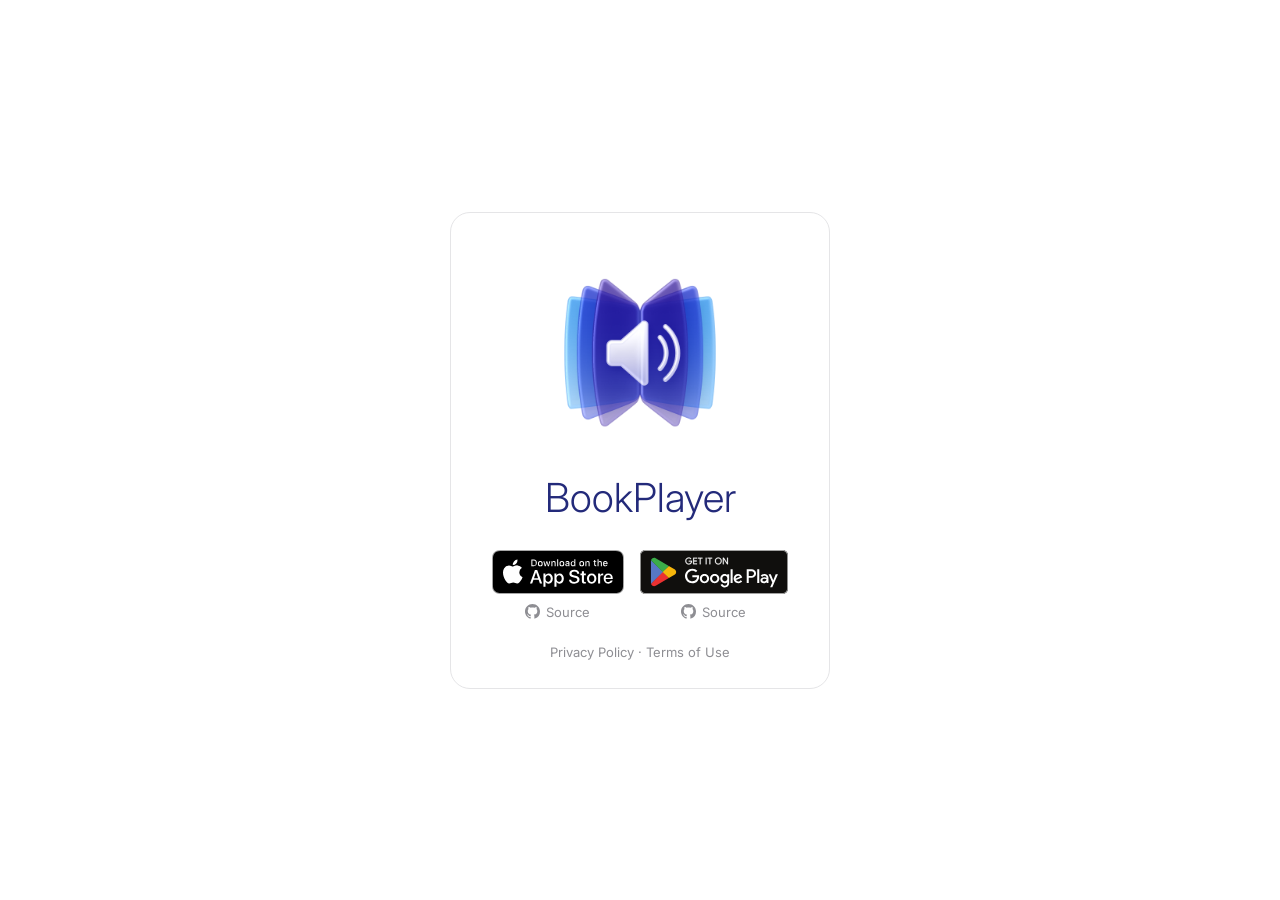
==== index.html @ 78c3aa1b "Update landing" ====
<!DOCTYPE html>
<html lang="en">
<head>
	<meta charset="UTF-8">
	<meta name="viewport" content="width=device-width, initial-scale=1.0">
	<title>BookPlayer</title>
	<link rel="preconnect" href="https://fonts.googleapis.com">
	<link rel="preconnect" href="https://fonts.gstatic.com" crossorigin>
	<link href="https://fonts.googleapis.com/css2?family=Inter:wght@300;400&display=swap" rel="stylesheet">
	<style>
		* {
			margin: 0;
			padding: 0;
			border: 0;
			box-sizing: border-box;
		}

		body {
			min-height: 100vh;
			display: grid;
			align-content: center;
			justify-content: center;
			overflow: auto;
			background: #fff;
			font-family: "Inter", system-ui, -apple-system, "Segoe UI", Roboto, sans-serif;
			padding: 24px;
		}

		.card {
			width: 380px;
			max-width: 100%;
			padding: 40px 28px 28px;
			border: 1px solid #e5e5e7;
			border-radius: 20px;
			text-align: center;
		}

		.logo {
			width: 200px;
			height: 200px;
		}

		.wordmark {
			margin-top: 16px;
			font-size: 40px;
			font-weight: 300;
			color: #232a7a;
		}

		.badges {
			margin-top: 28px;
			display: flex;
			gap: 16px;
			justify-content: center;
			align-items: flex-start;
			flex-wrap: wrap;
		}

		.store {
			display: flex;
			flex-direction: column;
			align-items: center;
			gap: 10px;
		}

		.badge-official {
			height: 44px;
			width: auto;
			display: block;
		}

		.source {
			display: inline-flex;
			align-items: center;
			gap: 6px;
			font-size: 13px;
			color: #8e8e93;
			text-decoration: none;
		}

		.source .gh-icon {
			width: 15px;
			height: 15px;
		}

		.source:hover span {
			text-decoration: underline;
		}

		.legal {
			margin-top: 24px;
			font-size: 13px;
			color: #8e8e93;
		}

		.legal a {
			color: #8e8e93;
			text-decoration: none;
		}

		.legal a:hover {
			text-decoration: underline;
		}
	</style>
</head>
<body>
	<main class="card">
		<img class="logo" src="logo.png" width="200" height="200" alt="BookPlayer logo">
		<h1 class="wordmark">BookPlayer</h1>
		<div class="badges">
			<div class="store">
				<a href="https://apps.apple.com/app/id1138219998" aria-label="Download BookPlayer on the App Store">
					<img class="badge-official" src="appstore-badge.svg" alt="Download on the App Store">
				</a>
				<a class="source" href="https://github.com/TortugaPower/BookPlayer">
					<svg class="gh-icon" viewBox="0 0 16 16" aria-hidden="true"><path fill="currentColor" d="M8 0C3.58 0 0 3.58 0 8c0 3.54 2.29 6.53 5.47 7.59.4.07.55-.17.55-.38 0-.19-.01-.82-.01-1.49-2.01.37-2.53-.49-2.69-.94-.09-.23-.48-.94-.82-1.13-.28-.15-.68-.52-.01-.53.63-.01 1.08.58 1.23.82.72 1.21 1.87.87 2.33.66.07-.52.28-.87.51-1.07-1.78-.2-3.64-.89-3.64-3.95 0-.87.31-1.59.82-2.15-.08-.2-.36-1.02.08-2.12 0 0 .67-.21 2.2.82.64-.18 1.32-.27 2-.27.68 0 1.36.09 2 .27 1.53-1.04 2.2-.82 2.2-.82.44 1.1.16 1.92.08 2.12.51.56.82 1.27.82 2.15 0 3.07-1.87 3.75-3.65 3.95.29.25.54.73.54 1.48 0 1.07-.01 1.93-.01 2.2 0 .21.15.46.55.38A8.013 8.013 0 0016 8c0-4.42-3.58-8-8-8z"/></svg>
					<span>Source</span>
				</a>
			</div>
			<div class="store">
				<a href="https://play.google.com/store/apps/details?id=com.tortugapower.audiobookplayer" aria-label="Get BookPlayer on Google Play">
					<img class="badge-official" src="googleplay-badge.svg" alt="Get it on Google Play">
				</a>
				<a class="source" href="https://github.com/TortugaPower/bookplayer-android">
					<svg class="gh-icon" viewBox="0 0 16 16" aria-hidden="true"><path fill="currentColor" d="M8 0C3.58 0 0 3.58 0 8c0 3.54 2.29 6.53 5.47 7.59.4.07.55-.17.55-.38 0-.19-.01-.82-.01-1.49-2.01.37-2.53-.49-2.69-.94-.09-.23-.48-.94-.82-1.13-.28-.15-.68-.52-.01-.53.63-.01 1.08.58 1.23.82.72 1.21 1.87.87 2.33.66.07-.52.28-.87.51-1.07-1.78-.2-3.64-.89-3.64-3.95 0-.87.31-1.59.82-2.15-.08-.2-.36-1.02.08-2.12 0 0 .67-.21 2.2.82.64-.18 1.32-.27 2-.27.68 0 1.36.09 2 .27 1.53-1.04 2.2-.82 2.2-.82.44 1.1.16 1.92.08 2.12.51.56.82 1.27.82 2.15 0 3.07-1.87 3.75-3.65 3.95.29.25.54.73.54 1.48 0 1.07-.01 1.93-.01 2.2 0 .21.15.46.55.38A8.013 8.013 0 0016 8c0-4.42-3.58-8-8-8z"/></svg>
					<span>Source</span>
				</a>
			</div>
		</div>
		<p class="legal"><a href="/privacy/">Privacy Policy</a> &middot; <a href="/terms/">Terms of Use</a></p>
	</main>
</body>
</html>
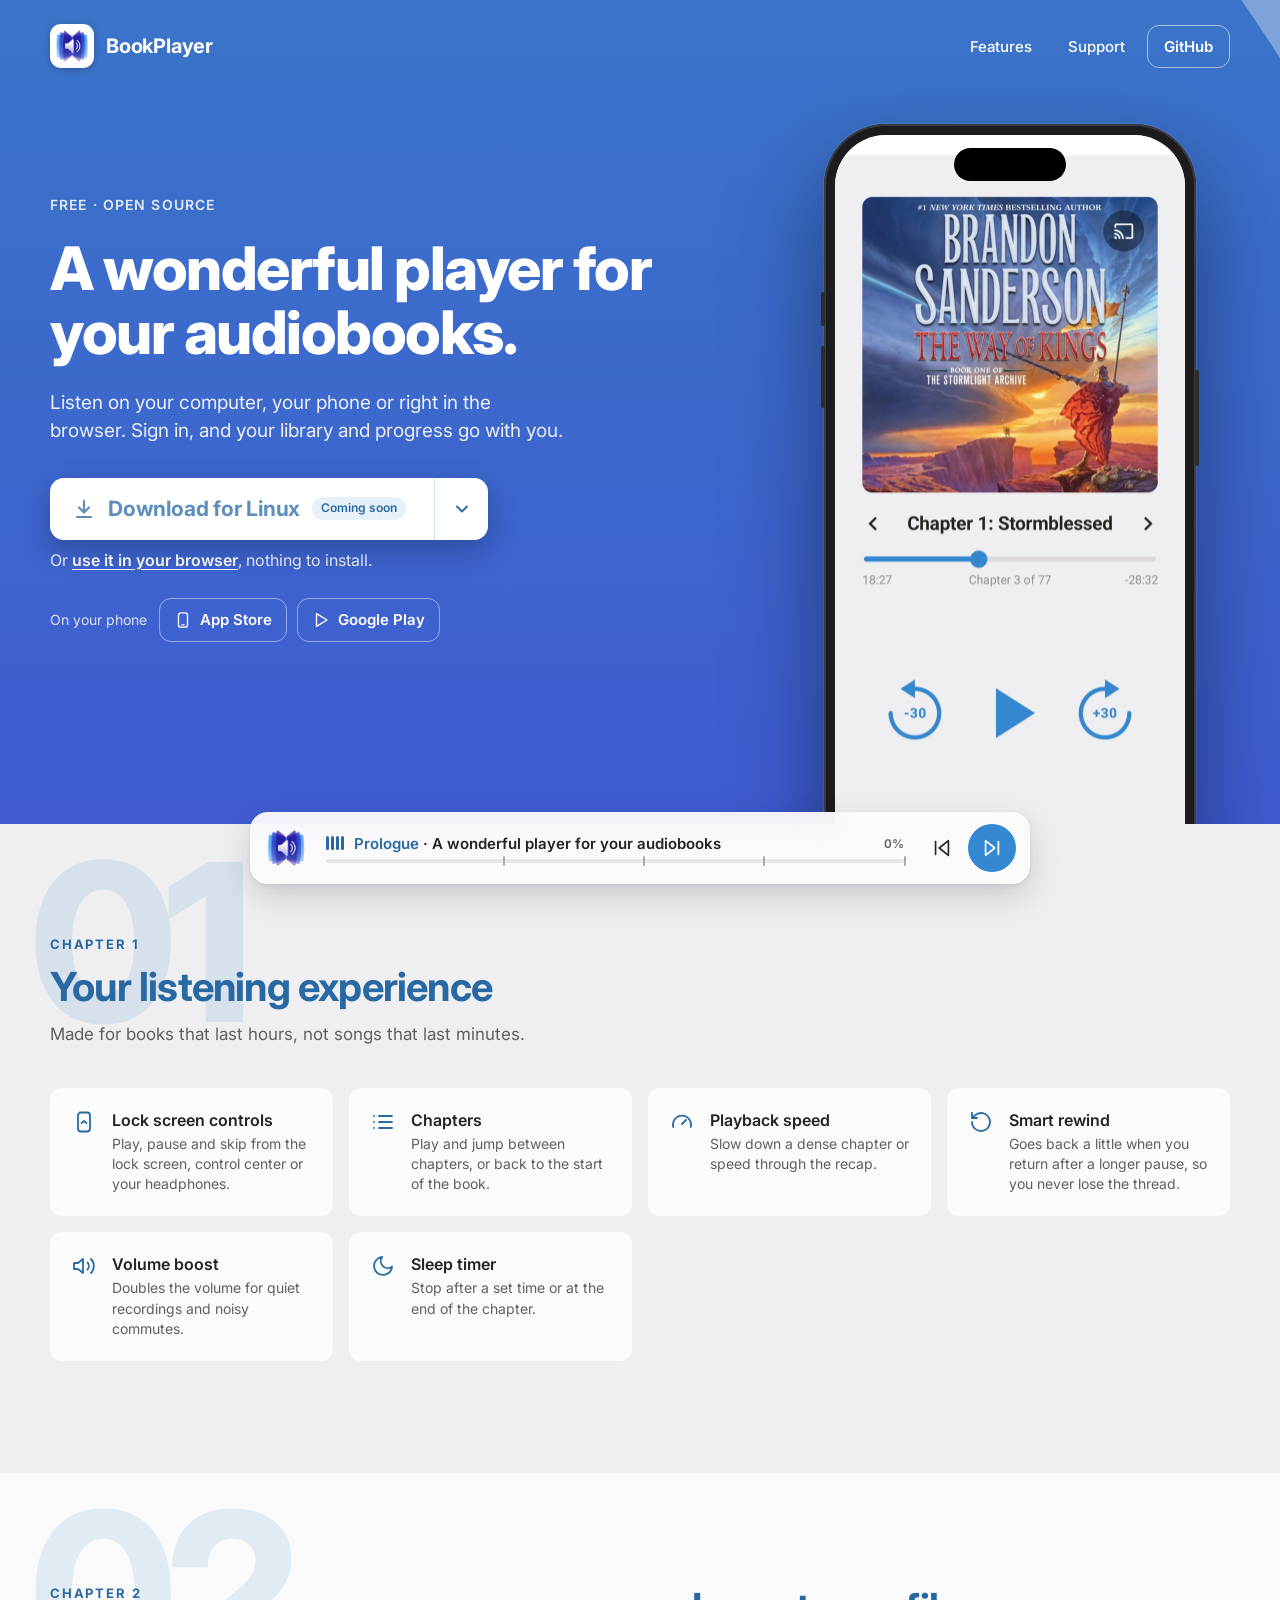
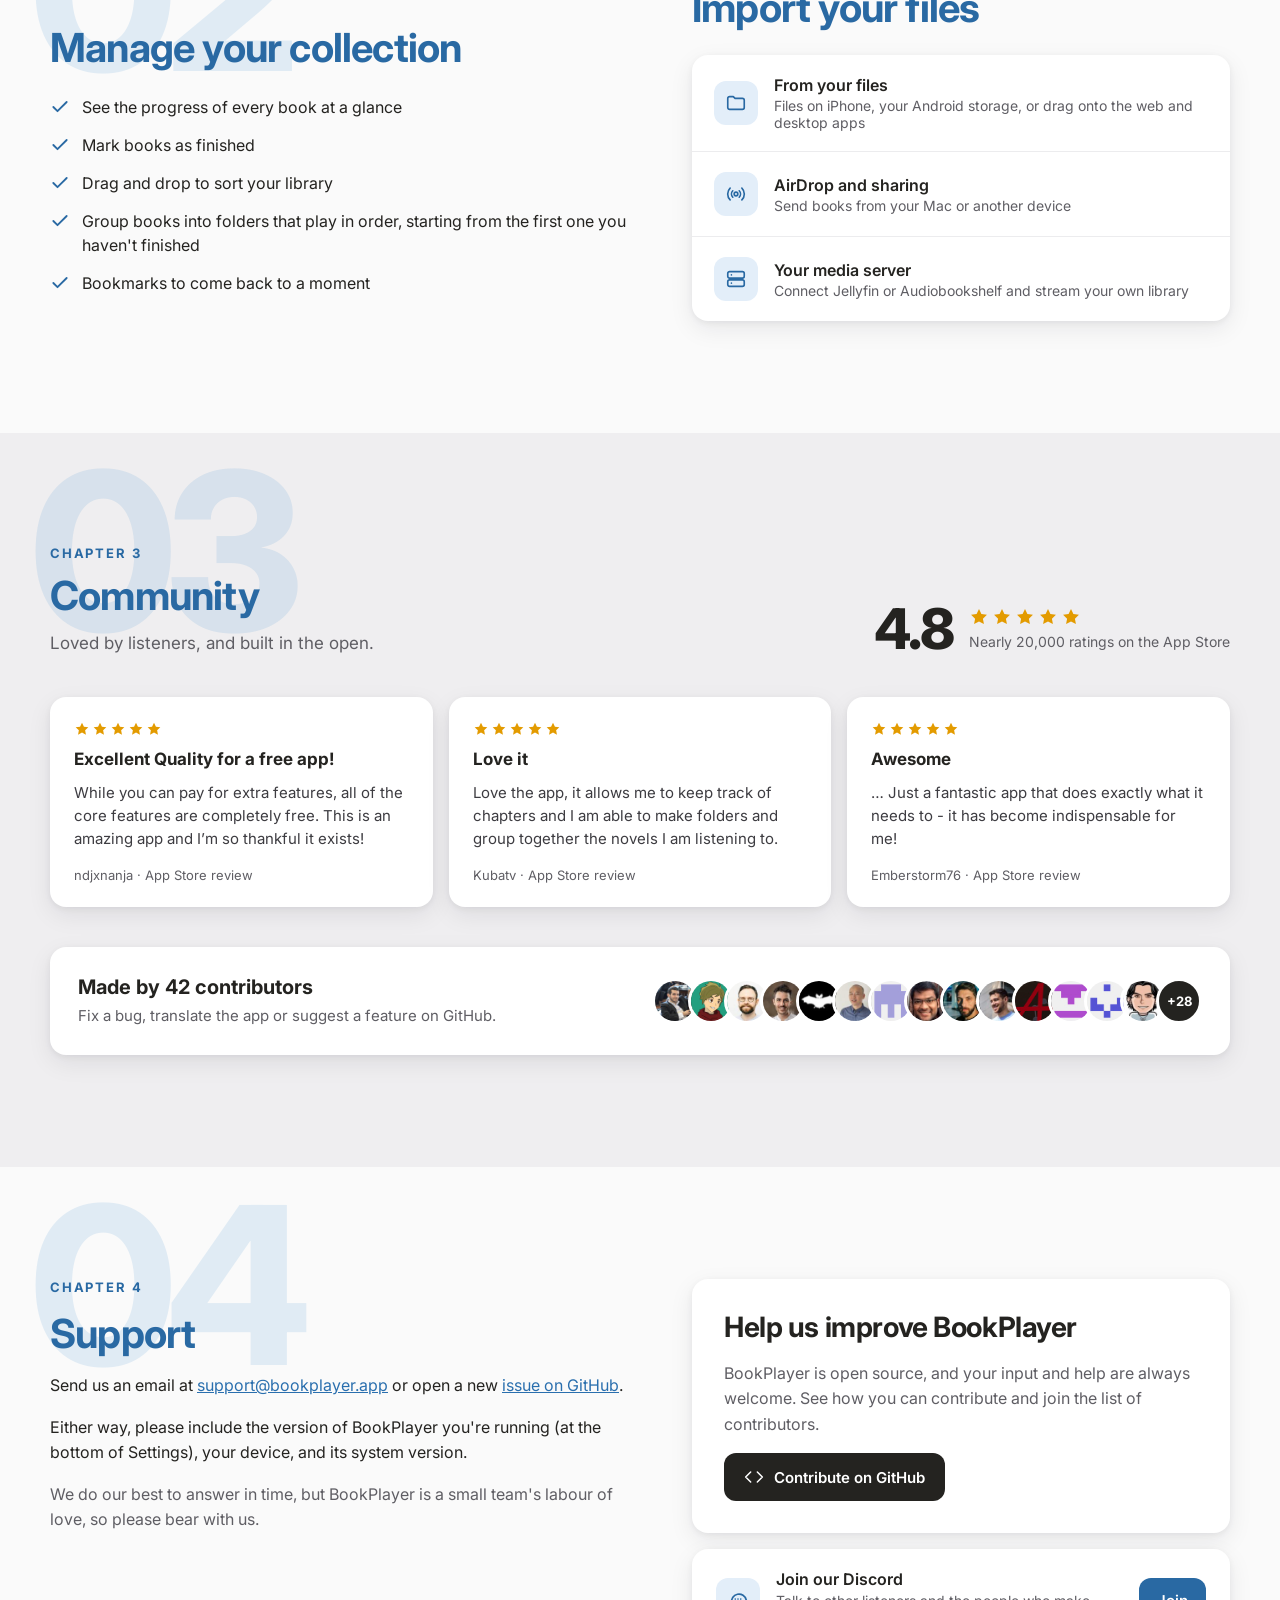
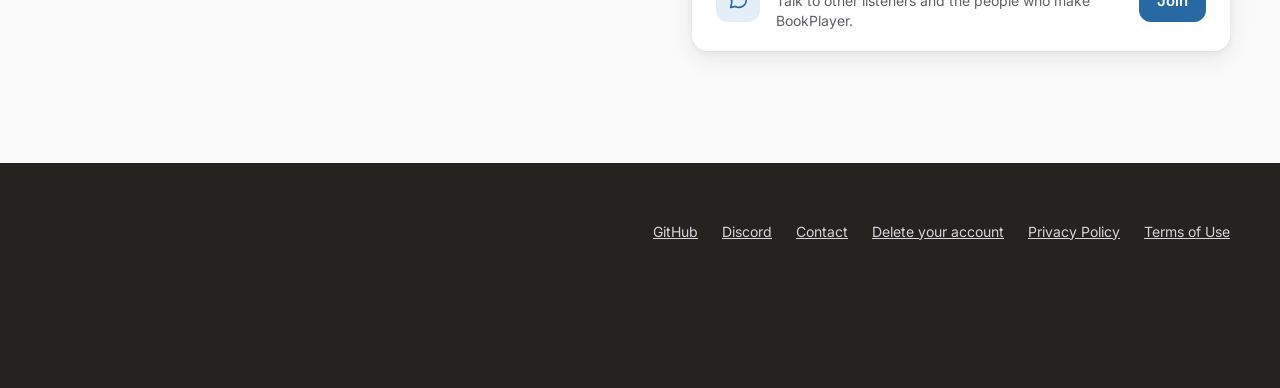
==== commit 66351176: "Redesign the landing page Port the new BookPlayer landing design (wide and narrow artboards) to plai" ====
--- a/index.html
+++ b/index.html
@@ -1,133 +1,361 @@
 <!DOCTYPE html>
 <html lang="en">
 <head>
-	<meta charset="UTF-8">
-	<meta name="viewport" content="width=device-width, initial-scale=1.0">
-	<title>BookPlayer</title>
-	<link rel="preconnect" href="https://fonts.googleapis.com">
-	<link rel="preconnect" href="https://fonts.gstatic.com" crossorigin>
-	<link href="https://fonts.googleapis.com/css2?family=Inter:wght@300;400&display=swap" rel="stylesheet">
-	<style>
-		* {
-			margin: 0;
-			padding: 0;
-			border: 0;
-			box-sizing: border-box;
-		}
-
-		body {
-			min-height: 100vh;
-			display: grid;
-			align-content: center;
-			justify-content: center;
-			overflow: auto;
-			background: #fff;
-			font-family: "Inter", system-ui, -apple-system, "Segoe UI", Roboto, sans-serif;
-			padding: 24px;
-		}
-
-		.card {
-			width: 380px;
-			max-width: 100%;
-			padding: 40px 28px 28px;
-			border: 1px solid #e5e5e7;
-			border-radius: 20px;
-			text-align: center;
-		}
-
-		.logo {
-			width: 200px;
-			height: 200px;
-		}
-
-		.wordmark {
-			margin-top: 16px;
-			font-size: 40px;
-			font-weight: 300;
-			color: #232a7a;
-		}
-
-		.badges {
-			margin-top: 28px;
-			display: flex;
-			gap: 16px;
-			justify-content: center;
-			align-items: flex-start;
-			flex-wrap: wrap;
-		}
-
-		.store {
-			display: flex;
-			flex-direction: column;
-			align-items: center;
-			gap: 10px;
-		}
-
-		.badge-official {
-			height: 44px;
-			width: auto;
-			display: block;
-		}
-
-		.source {
-			display: inline-flex;
-			align-items: center;
-			gap: 6px;
-			font-size: 13px;
-			color: #8e8e93;
-			text-decoration: none;
-		}
-
-		.source .gh-icon {
-			width: 15px;
-			height: 15px;
-		}
-
-		.source:hover span {
-			text-decoration: underline;
-		}
-
-		.legal {
-			margin-top: 24px;
-			font-size: 13px;
-			color: #8e8e93;
-		}
-
-		.legal a {
-			color: #8e8e93;
-			text-decoration: none;
-		}
-
-		.legal a:hover {
-			text-decoration: underline;
-		}
-	</style>
+<meta charset="utf-8">
+<meta name="viewport" content="width=device-width, initial-scale=1">
+<title>BookPlayer</title>
+<meta name="description" content="A wonderful player for your audiobooks. Free and open source, on iPhone, Android and the web. Sign in, and your library and progress go with you.">
+<meta name="theme-color" content="#3a74c8">
+<link rel="icon" href="/logo.png">
+<link rel="apple-touch-icon" href="/logo.png">
+<meta property="og:type" content="website">
+<meta property="og:site_name" content="BookPlayer">
+<meta property="og:url" content="https://bookplayer.app/">
+<meta property="og:title" content="BookPlayer">
+<meta property="og:description" content="A wonderful player for your audiobooks. Free and open source, on iPhone, Android and the web.">
+<meta property="og:image" content="https://bookplayer.app/logo.png">
+<meta name="twitter:card" content="summary">
+<meta name="twitter:title" content="BookPlayer">
+<meta name="twitter:description" content="A wonderful player for your audiobooks. Free and open source, on iPhone, Android and the web.">
+<meta name="twitter:image" content="https://bookplayer.app/logo.png">
+<script>
+  /* Phones and tablets get the store button, everything else the desktop download (also the no-JS default). */
+  (function () {
+    var d = document.documentElement, ua = navigator.userAgent || '';
+    var iPadOS = /Macintosh/.test(ua) && navigator.maxTouchPoints > 1;
+    if (/iPhone|iPod|iPad|Android/i.test(ua) || iPadOS) d.className += ' is-phone';
+    if (/Android/i.test(ua)) d.className += ' is-android';
+  })();
+</script>
+<link rel="preconnect" href="https://fonts.googleapis.com">
+<link rel="preconnect" href="https://fonts.gstatic.com" crossorigin>
+<link rel="stylesheet" href="https://fonts.googleapis.com/css2?family=Inter:wght@400;500;600;700;800&amp;display=swap">
+<link rel="stylesheet" href="/assets/landing/landing.css">
+<script src="/assets/landing/landing.js" defer></script>
 </head>
 <body>
-	<main class="card">
-		<img class="logo" src="logo.png" width="200" height="200" alt="BookPlayer logo">
-		<h1 class="wordmark">BookPlayer</h1>
-		<div class="badges">
-			<div class="store">
-				<a href="https://apps.apple.com/app/id1138219998" aria-label="Download BookPlayer on the App Store">
-					<img class="badge-official" src="appstore-badge.svg" alt="Download on the App Store">
-				</a>
-				<a class="source" href="https://github.com/TortugaPower/BookPlayer">
-					<svg class="gh-icon" viewBox="0 0 16 16" aria-hidden="true"><path fill="currentColor" d="M8 0C3.58 0 0 3.58 0 8c0 3.54 2.29 6.53 5.47 7.59.4.07.55-.17.55-.38 0-.19-.01-.82-.01-1.49-2.01.37-2.53-.49-2.69-.94-.09-.23-.48-.94-.82-1.13-.28-.15-.68-.52-.01-.53.63-.01 1.08.58 1.23.82.72 1.21 1.87.87 2.33.66.07-.52.28-.87.51-1.07-1.78-.2-3.64-.89-3.64-3.95 0-.87.31-1.59.82-2.15-.08-.2-.36-1.02.08-2.12 0 0 .67-.21 2.2.82.64-.18 1.32-.27 2-.27.68 0 1.36.09 2 .27 1.53-1.04 2.2-.82 2.2-.82.44 1.1.16 1.92.08 2.12.51.56.82 1.27.82 2.15 0 3.07-1.87 3.75-3.65 3.95.29.25.54.73.54 1.48 0 1.07-.01 1.93-.01 2.2 0 .21.15.46.55.38A8.013 8.013 0 0016 8c0-4.42-3.58-8-8-8z"/></svg>
-					<span>Source</span>
-				</a>
-			</div>
-			<div class="store">
-				<a href="https://play.google.com/store/apps/details?id=com.tortugapower.audiobookplayer" aria-label="Get BookPlayer on Google Play">
-					<img class="badge-official" src="googleplay-badge.svg" alt="Get it on Google Play">
-				</a>
-				<a class="source" href="https://github.com/TortugaPower/bookplayer-android">
-					<svg class="gh-icon" viewBox="0 0 16 16" aria-hidden="true"><path fill="currentColor" d="M8 0C3.58 0 0 3.58 0 8c0 3.54 2.29 6.53 5.47 7.59.4.07.55-.17.55-.38 0-.19-.01-.82-.01-1.49-2.01.37-2.53-.49-2.69-.94-.09-.23-.48-.94-.82-1.13-.28-.15-.68-.52-.01-.53.63-.01 1.08.58 1.23.82.72 1.21 1.87.87 2.33.66.07-.52.28-.87.51-1.07-1.78-.2-3.64-.89-3.64-3.95 0-.87.31-1.59.82-2.15-.08-.2-.36-1.02.08-2.12 0 0 .67-.21 2.2.82.64-.18 1.32-.27 2-.27.68 0 1.36.09 2 .27 1.53-1.04 2.2-.82 2.2-.82.44 1.1.16 1.92.08 2.12.51.56.82 1.27.82 2.15 0 3.07-1.87 3.75-3.65 3.95.29.25.54.73.54 1.48 0 1.07-.01 1.93-.01 2.2 0 .21.15.46.55.38A8.013 8.013 0 0016 8c0-4.42-3.58-8-8-8z"/></svg>
-					<span>Source</span>
-				</a>
-			</div>
-		</div>
-		<p class="legal"><a href="/privacy/">Privacy Policy</a> &middot; <a href="/terms/">Terms of Use</a></p>
-	</main>
+<svg width="0" height="0" style="position:absolute" aria-hidden="true">
+  <symbol id="i-star" viewBox="0 0 24 24"><path d="M12 2.5l2.9 6 6.6.9-4.8 4.6 1.2 6.5L12 17.3l-5.9 3.2 1.2-6.5-4.8-4.6 6.6-.9z"/></symbol>
+  <symbol id="i-check" viewBox="0 0 24 24"><path d="M20 6L9 17l-5-5" fill="none" stroke-width="2.2" stroke-linecap="round" stroke-linejoin="round"/></symbol>
+  <symbol id="i-download" viewBox="0 0 24 24"><g fill="none" stroke="currentColor" stroke-width="2.2" stroke-linecap="round" stroke-linejoin="round"><path d="M12 4v11"/><path d="M7 10.5l5 5 5-5"/><path d="M5 20h14"/></g></symbol>
+  <symbol id="i-chat" viewBox="0 0 24 24"><g fill="none" stroke-width="1.8" stroke-linecap="round" stroke-linejoin="round"><path d="M21 12a8 8 0 0 1-11.8 7L4 20l1.1-4.6A8 8 0 1 1 21 12z"/><path d="M9 11h.01M12 11h.01M15 11h.01"/></g></symbol>
+</svg>
+
+<div class="page">
+
+  <!-- Hero -->
+  <header class="hero">
+    <!-- Sound waves, as in the app icon and the Android banner: rings spread from the bottom-left corner toward the phone -->
+    <div class="waves" aria-hidden="true"><span></span><span></span><span></span><span></span><span></span><span></span></div>
+
+    <nav class="nav" aria-label="Main">
+      <a class="brand" href="#top">
+        <span class="brand-icon"><img src="/logo.png" alt="" width="44" height="44"></span>
+        BookPlayer
+      </a>
+      <div class="nav-links">
+        <a class="nav-link" href="#features">Features</a>
+        <a class="nav-link" href="#support">Support</a>
+        <a class="nav-gh" href="https://github.com/TortugaPower/BookPlayer">GitHub</a>
+      </div>
+    </nav>
+
+    <div class="hero-main" id="top">
+      <div class="hero-copy">
+        <p class="eyebrow">Free · Open source</p>
+        <h1>A wonderful player for your audiobooks.</h1>
+        <p class="lead lead-desktop">Listen on your computer, your phone or right in the browser. Sign in, and your library and progress go with you.</p>
+        <p class="lead lead-phone">Listen on your phone, your computer or right in the browser. Sign in, and your library and progress go with you.</p>
+
+        <!-- Desktop: the computer you're on first, the others one click away -->
+        <div class="dl-desktop">
+          <div class="dl-block">
+            <div class="split" data-platforms>
+              <!-- Disabled until the first desktop release: see DESKTOP_URL in /assets/landing/landing.js -->
+              <button type="button" class="split-main" id="desktop-download" disabled>
+                <svg viewBox="0 0 24 24" aria-hidden="true"><use href="#i-download"/></svg>
+                <span>Download for <span data-platform-label>macOS</span></span>
+                <span class="soon">Coming soon</span>
+              </button>
+              <button type="button" class="split-toggle" aria-label="Other platforms" aria-expanded="false" aria-controls="platform-menu">
+                <svg width="20" height="20" viewBox="0 0 24 24" fill="none" stroke="currentColor" stroke-width="2.2" stroke-linecap="round" stroke-linejoin="round" aria-hidden="true"><path d="M6 9l6 6 6-6"/></svg>
+              </button>
+              <ul class="platforms" id="platform-menu" aria-label="Platforms" hidden>
+                <li><button type="button" data-platform="mac" aria-current="true"><span>macOS</span><span>Apple silicon and Intel</span></button></li>
+                <li><button type="button" data-platform="windows"><span>Windows</span><span>Installer (.exe)</span></button></li>
+                <li><button type="button" data-platform="linux"><span>Linux</span><span>AppImage</span></button></li>
+              </ul>
+            </div>
+            <p class="dl-alt">Or <a class="hero-link" href="https://web.bookplayer.app">use it in your browser</a>, nothing to install.</p>
+          </div>
+
+          <!-- The phone apps, quieter: outline buttons -->
+          <div class="on-phone">
+            <span class="on-phone-label">On your phone</span>
+            <a class="outline-btn" href="https://apps.apple.com/us/app/bookplayer/id1138219998">
+              <svg width="18" height="18" viewBox="0 0 24 24" fill="none" stroke="currentColor" stroke-width="1.8" stroke-linecap="round" stroke-linejoin="round" aria-hidden="true"><rect x="6" y="2.5" width="12" height="19" rx="3"/><path d="M10.5 18.5h3"/></svg>
+              App Store
+            </a>
+            <a class="outline-btn" href="https://play.google.com/store/apps/details?id=com.tortugapower.audiobookplayer">
+              <svg width="18" height="18" viewBox="0 0 24 24" fill="none" stroke="currentColor" stroke-width="1.8" stroke-linecap="round" stroke-linejoin="round" aria-hidden="true"><path d="M6 3.5v17l14-8.5z"/></svg>
+              Google Play
+            </a>
+          </div>
+        </div>
+
+        <!-- Phone: the store for the phone you're on -->
+        <div class="dl-phone">
+          <div class="dl-block">
+            <a class="store-btn only-ios" href="https://apps.apple.com/us/app/bookplayer/id1138219998">
+              <svg viewBox="0 0 24 24" aria-hidden="true"><use href="#i-download"/></svg>
+              <span>Download for iPhone</span>
+            </a>
+            <a class="store-btn only-android" href="https://play.google.com/store/apps/details?id=com.tortugapower.audiobookplayer">
+              <svg viewBox="0 0 24 24" aria-hidden="true"><use href="#i-download"/></svg>
+              <span>Download for Android</span>
+            </a>
+            <p class="store-note">Free on the <span class="only-ios">App Store</span><span class="only-android">Google Play</span> · <button type="button" class="store-switch" data-store-switch>On <span class="only-ios">Android</span><span class="only-android">iPhone</span>?</button></p>
+          </div>
+          <!-- Computers and the browser, quieter -->
+          <p class="also-on">
+            <span>Also on</span>
+            <span class="nowrap"><span class="soon-text" id="desktop-soon"><b>Mac, Windows and Linux</b> (coming soon)</span> <span aria-hidden="true">·</span></span>
+            <a class="hero-link" href="https://web.bookplayer.app">the web</a>
+          </p>
+        </div>
+      </div>
+
+      <!-- Phone mockup, in the Android banner's style: upright, thin bezel, camera pill -->
+      <div class="mockup" aria-hidden="true">
+        <div class="device">
+          <span class="device-btn b1"></span>
+          <span class="device-btn b2"></span>
+          <span class="device-btn b3"></span>
+          <img class="device-screen" src="/assets/landing/player.jpg" alt="" width="700" height="1555" fetchpriority="high">
+          <span class="device-camera"></span>
+        </div>
+      </div>
+    </div>
+  </header>
+
+  <main>
+    <!-- Chapter 1: Listening experience -->
+    <section class="section bg-grey" id="features" aria-labelledby="listen-title">
+      <div class="wrap stack">
+        <div class="head">
+          <span class="numeral" aria-hidden="true">01</span>
+          <p class="chapter">Chapter 1</p>
+          <h2 class="h2" id="listen-title">Your listening experience</h2>
+          <p class="sub">Made for books that last hours, not songs that last minutes.</p>
+        </div>
+        <ul class="features">
+          <li class="feature">
+            <svg class="ico" viewBox="0 0 24 24" fill="none" stroke-width="1.8" stroke-linecap="round" stroke-linejoin="round" aria-hidden="true"><rect x="6" y="2.5" width="12" height="19" rx="3"/><path d="M9.5 13l2.5-2 2.5 2"/></svg>
+            <div><h3>Lock screen controls</h3><p>Play, pause and skip from the lock screen, control center or your headphones.</p></div>
+          </li>
+          <li class="feature">
+            <svg class="ico" viewBox="0 0 24 24" fill="none" stroke-width="1.8" stroke-linecap="round" stroke-linejoin="round" aria-hidden="true"><path d="M8 6h13M8 12h13M8 18h13M3 6h.01M3 12h.01M3 18h.01"/></svg>
+            <div><h3>Chapters</h3><p>Play and jump between chapters, or back to the start of the book.</p></div>
+          </li>
+          <li class="feature">
+            <svg class="ico" viewBox="0 0 24 24" fill="none" stroke-width="1.8" stroke-linecap="round" stroke-linejoin="round" aria-hidden="true"><path d="M12 14l4-4"/><path d="M3.3 17a9 9 0 1 1 17.4 0"/></svg>
+            <div><h3>Playback speed</h3><p>Slow down a dense chapter or speed through the recap.</p></div>
+          </li>
+          <li class="feature">
+            <svg class="ico" viewBox="0 0 24 24" fill="none" stroke-width="1.8" stroke-linecap="round" stroke-linejoin="round" aria-hidden="true"><path d="M3 12a9 9 0 1 0 3-6.7L3 8"/><path d="M3 3v5h5"/></svg>
+            <div><h3>Smart rewind</h3><p>Goes back a little when you return after a longer pause, so you never lose the thread.</p></div>
+          </li>
+          <li class="feature">
+            <svg class="ico" viewBox="0 0 24 24" fill="none" stroke-width="1.8" stroke-linecap="round" stroke-linejoin="round" aria-hidden="true"><path d="M11 5L6 9H2v6h4l5 4z"/><path d="M15.5 8.5a5 5 0 0 1 0 7M19 5a10 10 0 0 1 0 14"/></svg>
+            <div><h3>Volume boost</h3><p>Doubles the volume for quiet recordings and noisy commutes.</p></div>
+          </li>
+          <li class="feature">
+            <svg class="ico" viewBox="0 0 24 24" fill="none" stroke-width="1.8" stroke-linecap="round" stroke-linejoin="round" aria-hidden="true"><path d="M21 12.8A9 9 0 1 1 11.2 3a7 7 0 0 0 9.8 9.8z"/></svg>
+            <div><h3>Sleep timer</h3><p>Stop after a set time or at the end of the chapter.</p></div>
+          </li>
+        </ul>
+      </div>
+    </section>
+
+    <!-- Chapter 2: Collection + import -->
+    <section class="section" id="collection" aria-labelledby="collection-title">
+      <div class="wrap cols">
+        <div class="col-a">
+          <span class="numeral" aria-hidden="true">02</span>
+          <p class="chapter">Chapter 2</p>
+          <h2 class="h2" id="collection-title">Manage your collection</h2>
+          <ul class="checks">
+            <li><svg class="ico" width="20" height="20" aria-hidden="true"><use href="#i-check"/></svg>See the progress of every book at a glance</li>
+            <li><svg class="ico" width="20" height="20" aria-hidden="true"><use href="#i-check"/></svg>Mark books as finished</li>
+            <li><svg class="ico" width="20" height="20" aria-hidden="true"><use href="#i-check"/></svg>Drag and drop to sort your library</li>
+            <li><svg class="ico" width="20" height="20" aria-hidden="true"><use href="#i-check"/></svg>Group books into folders that play in order, starting from the first one you haven't finished</li>
+            <li><svg class="ico" width="20" height="20" aria-hidden="true"><use href="#i-check"/></svg>Bookmarks to come back to a moment</li>
+          </ul>
+        </div>
+
+        <div class="col-b">
+          <h2 class="h2">Import your files</h2>
+          <div class="card imports">
+            <div class="import">
+              <span class="tile"><svg class="ico" width="22" height="22" viewBox="0 0 24 24" fill="none" stroke-width="1.8" stroke-linecap="round" stroke-linejoin="round" aria-hidden="true"><path d="M3 7a2 2 0 0 1 2-2h4l2 2h8a2 2 0 0 1 2 2v8a2 2 0 0 1-2 2H5a2 2 0 0 1-2-2z"/></svg></span>
+              <div class="tile-text"><span>From your files</span><span>Files on iPhone, your Android storage, or drag onto the web and desktop apps</span></div>
+            </div>
+            <div class="import">
+              <span class="tile"><svg class="ico" width="22" height="22" viewBox="0 0 24 24" fill="none" stroke-width="1.8" stroke-linecap="round" stroke-linejoin="round" aria-hidden="true"><circle cx="12" cy="12" r="2"/><path d="M8.5 15.5a5 5 0 0 1 0-7M15.5 8.5a5 5 0 0 1 0 7M5.6 18.4a9 9 0 0 1 0-12.8M18.4 5.6a9 9 0 0 1 0 12.8"/></svg></span>
+              <div class="tile-text"><span>AirDrop and sharing</span><span>Send books from your Mac or another device</span></div>
+            </div>
+            <div class="import">
+              <span class="tile"><svg class="ico" width="22" height="22" viewBox="0 0 24 24" fill="none" stroke-width="1.8" stroke-linecap="round" stroke-linejoin="round" aria-hidden="true"><rect x="3" y="4" width="18" height="7" rx="2"/><rect x="3" y="13" width="18" height="7" rx="2"/><path d="M7 7.5h.01M7 16.5h.01"/></svg></span>
+              <div class="tile-text"><span>Your media server</span><span>Connect Jellyfin or Audiobookshelf and stream your own library</span></div>
+            </div>
+          </div>
+        </div>
+      </div>
+    </section>
+
+    <!-- Chapter 3: Community -->
+    <section class="section bg-grey" id="community" aria-labelledby="community-title">
+      <div class="wrap stack">
+        <div class="community-head">
+          <div class="head">
+            <span class="numeral" aria-hidden="true">03</span>
+            <p class="chapter">Chapter 3</p>
+            <h2 class="h2" id="community-title">Community</h2>
+            <p class="sub">Loved by listeners, and built in the open.</p>
+          </div>
+          <div class="rating">
+            <span class="rating-num">4.8</span>
+            <div class="rating-meta">
+              <span class="stars" role="img" aria-label="4.8 out of 5 stars">
+                <svg aria-hidden="true"><use href="#i-star"/></svg><svg aria-hidden="true"><use href="#i-star"/></svg><svg aria-hidden="true"><use href="#i-star"/></svg><svg aria-hidden="true"><use href="#i-star"/></svg><svg aria-hidden="true"><use href="#i-star"/></svg>
+              </span>
+              <span class="muted">Nearly 20,000 ratings on the App Store</span>
+            </div>
+          </div>
+        </div>
+
+        <!-- Real App Store reviews (US). On narrow screens they scroll sideways, each one snapping into place. -->
+        <ul class="reviews" aria-label="Reviews">
+          <li class="card review">
+            <span class="stars" role="img" aria-label="5 out of 5 stars"><svg aria-hidden="true"><use href="#i-star"/></svg><svg aria-hidden="true"><use href="#i-star"/></svg><svg aria-hidden="true"><use href="#i-star"/></svg><svg aria-hidden="true"><use href="#i-star"/></svg><svg aria-hidden="true"><use href="#i-star"/></svg></span>
+            <h3>Excellent Quality for a free app!</h3>
+            <p>While you can pay for extra features, all of the core features are completely free. This is an amazing app and I’m so thankful it exists!</p>
+            <p class="by">ndjxnanja · App Store review</p>
+          </li>
+          <li class="card review">
+            <span class="stars" role="img" aria-label="5 out of 5 stars"><svg aria-hidden="true"><use href="#i-star"/></svg><svg aria-hidden="true"><use href="#i-star"/></svg><svg aria-hidden="true"><use href="#i-star"/></svg><svg aria-hidden="true"><use href="#i-star"/></svg><svg aria-hidden="true"><use href="#i-star"/></svg></span>
+            <h3>Love it</h3>
+            <p>Love the app, it allows me to keep track of chapters and I am able to make folders and group together the novels I am listening to.</p>
+            <p class="by">Kubatv · App Store review</p>
+          </li>
+          <li class="card review">
+            <span class="stars" role="img" aria-label="5 out of 5 stars"><svg aria-hidden="true"><use href="#i-star"/></svg><svg aria-hidden="true"><use href="#i-star"/></svg><svg aria-hidden="true"><use href="#i-star"/></svg><svg aria-hidden="true"><use href="#i-star"/></svg><svg aria-hidden="true"><use href="#i-star"/></svg></span>
+            <h3>Awesome</h3>
+            <p>… Just a fantastic app that does exactly what it needs to - it has become indispensable for me!</p>
+            <p class="by">Emberstorm76 · App Store review</p>
+          </li>
+        </ul>
+
+        <div class="card contrib">
+          <div class="contrib-text">
+            <h3>Made by 42 contributors</h3>
+            <p>Fix a bug, translate the app or suggest a feature on GitHub.</p>
+          </div>
+          <!-- Top contributors; narrow screens show the first 8 -->
+          <ul class="avatars">
+            <li class="avatar"><a href="https://github.com/GianniCarlo" aria-label="GianniCarlo on GitHub" title="GianniCarlo"><img src="/assets/landing/contributors/GianniCarlo.jpg" alt="" width="46" height="46" loading="lazy"></a></li>
+            <li class="avatar"><a href="https://github.com/Hirobreak" aria-label="Hirobreak on GitHub" title="Hirobreak"><img src="/assets/landing/contributors/Hirobreak.jpg" alt="" width="46" height="46" loading="lazy"></a></li>
+            <li class="avatar"><a href="https://github.com/pichfl" aria-label="pichfl on GitHub" title="pichfl"><img src="/assets/landing/contributors/pichfl.jpg" alt="" width="46" height="46" loading="lazy"></a></li>
+            <li class="avatar"><a href="https://github.com/jeremygrenier" aria-label="jeremygrenier on GitHub" title="jeremygrenier"><img src="/assets/landing/contributors/jeremygrenier.jpg" alt="" width="46" height="46" loading="lazy"></a></li>
+            <li class="avatar"><a href="https://github.com/s00d" aria-label="s00d on GitHub" title="s00d"><img src="/assets/landing/contributors/s00d.jpg" alt="" width="46" height="46" loading="lazy"></a></li>
+            <li class="avatar"><a href="https://github.com/thai-d-v" aria-label="thai-d-v on GitHub" title="thai-d-v"><img src="/assets/landing/contributors/thai-d-v.jpg" alt="" width="46" height="46" loading="lazy"></a></li>
+            <li class="avatar"><a href="https://github.com/matalvernaz" aria-label="matalvernaz on GitHub" title="matalvernaz"><img src="/assets/landing/contributors/matalvernaz.jpg" alt="" width="46" height="46" loading="lazy"></a></li>
+            <li class="avatar"><a href="https://github.com/e7mac" aria-label="e7mac on GitHub" title="e7mac"><img src="/assets/landing/contributors/e7mac.jpg" alt="" width="46" height="46" loading="lazy"></a></li>
+            <li class="avatar"><a href="https://github.com/ryantstone" aria-label="ryantstone on GitHub" title="ryantstone"><img src="/assets/landing/contributors/ryantstone.jpg" alt="" width="46" height="46" loading="lazy"></a></li>
+            <li class="avatar"><a href="https://github.com/bryanrezende" aria-label="bryanrezende on GitHub" title="bryanrezende"><img src="/assets/landing/contributors/bryanrezende.jpg" alt="" width="46" height="46" loading="lazy"></a></li>
+            <li class="avatar"><a href="https://github.com/atomicguy" aria-label="atomicguy on GitHub" title="atomicguy"><img src="/assets/landing/contributors/atomicguy.jpg" alt="" width="46" height="46" loading="lazy"></a></li>
+            <li class="avatar"><a href="https://github.com/mmurali88" aria-label="mmurali88 on GitHub" title="mmurali88"><img src="/assets/landing/contributors/mmurali88.jpg" alt="" width="46" height="46" loading="lazy"></a></li>
+            <li class="avatar"><a href="https://github.com/HoChiPants" aria-label="HoChiPants on GitHub" title="HoChiPants"><img src="/assets/landing/contributors/HoChiPants.jpg" alt="" width="46" height="46" loading="lazy"></a></li>
+            <li class="avatar"><a href="https://github.com/gpambrozio" aria-label="gpambrozio on GitHub" title="gpambrozio"><img src="/assets/landing/contributors/gpambrozio.jpg" alt="" width="46" height="46" loading="lazy"></a></li>
+            <li><a class="more" href="https://github.com/TortugaPower/BookPlayer/graphs/contributors" aria-label="See all 42 contributors on GitHub"><span class="wide-only">+28</span><span class="narrow-only">+34</span></a></li>
+          </ul>
+        </div>
+      </div>
+    </section>
+
+    <!-- Chapter 4: Support -->
+    <section class="section bg-light" id="support" aria-labelledby="support-title">
+      <div class="wrap cols support">
+        <div class="col-a support-a">
+          <span class="numeral" aria-hidden="true">04</span>
+          <p class="chapter">Chapter 4</p>
+          <h2 class="h2" id="support-title">Support</h2>
+          <p class="body">Send us an email at <a href="mailto:support@bookplayer.app">support@bookplayer.app</a> or open a new <a href="https://github.com/TortugaPower/BookPlayer/issues">issue on GitHub</a>.</p>
+          <p class="body">Either way, please include the version of BookPlayer you're running (at the bottom of Settings), your device, and its system version.</p>
+          <p class="body muted">We do our best to answer in time, but BookPlayer is a small team's labour of love, so please bear with us.</p>
+          <!-- Narrow screens: Discord comes before "Help us improve" -->
+          <div class="card discord-m narrow-only">
+            <div class="row">
+              <span class="tile"><svg class="ico" width="22" height="22" aria-hidden="true"><use href="#i-chat"/></svg></span>
+              <div class="tile-text"><span>Join our Discord</span><span>Talk to other listeners and the people who make BookPlayer.</span></div>
+            </div>
+            <a class="accent-btn" href="https://discord.gg/RPPyhyMPXW">Join the Discord</a>
+          </div>
+        </div>
+        <div class="col-b support-b">
+          <div class="card help">
+            <h2>Help us improve BookPlayer</h2>
+            <p>BookPlayer is open source, and your input and help are always welcome. See how you can contribute and join the list of contributors.</p>
+            <a class="dark-btn" href="https://github.com/TortugaPower/BookPlayer">
+              <svg width="20" height="20" viewBox="0 0 24 24" fill="none" stroke="currentColor" stroke-width="1.8" stroke-linecap="round" stroke-linejoin="round" aria-hidden="true"><path d="M16 18l6-6-6-6M8 6l-6 6 6 6"/></svg>
+              Contribute on GitHub
+            </a>
+          </div>
+          <div class="card discord wide-only">
+            <span class="tile"><svg class="ico" width="22" height="22" aria-hidden="true"><use href="#i-chat"/></svg></span>
+            <div class="tile-text"><span>Join our Discord</span><span>Talk to other listeners and the people who make BookPlayer.</span></div>
+            <a class="accent-btn" href="https://discord.gg/RPPyhyMPXW">Join</a>
+          </div>
+        </div>
+      </div>
+    </section>
+  </main>
+
+  <footer class="footer">
+    <div class="wrap">
+      <nav aria-label="Footer">
+        <a href="https://github.com/TortugaPower/BookPlayer">GitHub</a>
+        <a href="https://discord.gg/RPPyhyMPXW">Discord</a>
+        <a href="mailto:support@bookplayer.app">Contact</a>
+        <a href="/delete-account.html">Delete your account</a>
+        <a href="/privacy/">Privacy Policy</a>
+        <a href="/terms/">Terms of Use</a>
+      </nav>
+    </div>
+  </footer>
+</div>
+
+<!-- Now playing: pinned to the bottom of the window, it follows the page like a book. Hidden until Chapter 1. -->
+<div class="np-dock">
+  <section class="np" aria-label="Reading progress">
+    <img class="np-logo wide-only" src="/logo.png" alt="" width="48" height="48" loading="lazy">
+    <div class="np-info">
+      <div class="np-line">
+        <span class="eq" aria-hidden="true"><span></span><span></span><span></span><span class="wide-only"></span></span>
+        <span class="np-title" aria-live="polite"><span class="np-num">Prologue</span> · <span class="np-name">A wonderful player for your audiobooks</span></span>
+        <span class="np-pct">0%</span>
+      </div>
+      <div class="np-track"><div class="np-fill"></div></div>
+    </div>
+    <div class="np-btns">
+      <button type="button" class="np-prev" aria-label="Previous chapter">
+        <svg viewBox="0 0 24 24" fill="none" stroke="currentColor" stroke-width="1.8" stroke-linecap="round" stroke-linejoin="round" aria-hidden="true"><path d="M19 20L9 12l10-8z"/><path d="M5 19V5"/></svg>
+      </button>
+      <button type="button" class="np-next" aria-label="Next chapter">
+        <svg viewBox="0 0 24 24" fill="none" stroke="currentColor" stroke-width="1.8" stroke-linecap="round" stroke-linejoin="round" aria-hidden="true"><path d="M5 4l10 8-10 8z"/><path d="M19 5v14"/></svg>
+      </button>
+    </div>
+  </section>
+</div>
 </body>
 </html>
--- a/assets/landing/landing.css
+++ b/assets/landing/landing.css
@@ -0,0 +1,435 @@
+/* BookPlayer landing. Ported from the "Main" (wide, 1440) and "Mobile" (narrow, 390)
+   design artboards. Wide rules come first; the narrow layout is the block at the end.
+   Accent #3488d1; accent text = color-mix(#3488d1 72%, #0b1a2e) = #2969a3. */
+
+*, *::before, *::after { box-sizing: border-box; }
+html { scroll-behavior: smooth; -webkit-text-size-adjust: 100%; text-size-adjust: 100%; }
+body {
+  margin: 0;
+  background: #fafafa;
+  color: #242320;
+  font-family: Inter, system-ui, -apple-system, 'Segoe UI', Roboto, sans-serif;
+  -webkit-font-smoothing: antialiased;
+}
+img, svg { display: block; }
+h1, h2, h3, p { margin: 0; }
+ul { list-style: none; margin: 0; padding: 0; }
+button { font: inherit; }
+
+:where(a) { color: #2a6fae; }
+:where(a):hover { color: #1d5288; }
+a:focus-visible, button:focus-visible { outline: 3px solid #9cc6ec; outline-offset: 3px; border-radius: 12px; }
+
+.page { overflow-x: hidden; overflow-x: clip; }
+.wrap { max-width: 1180px; margin: 0 auto; }
+@media (min-width: 700px) { .narrow-only { display: none !important; } }
+
+/* ---------- Animations ---------- */
+@keyframes bp-eq { 0%, 100% { transform: scaleY(.35); } 50% { transform: scaleY(1); } }
+@keyframes bp-wave { 0% { transform: scale(.4); opacity: 0; } 18% { opacity: 1; } 100% { transform: scale(1); opacity: 0; } }
+
+.waves { position: absolute; inset: 0; z-index: 0; pointer-events: none; }
+.waves span {
+  position: absolute; left: -3200px; top: calc(100% + 500px);
+  width: 5000px; height: 5000px; margin-top: -2500px;
+  border-radius: 50%; border: 150px solid rgba(255, 255, 255, .07);
+  animation: bp-wave 24s linear infinite; will-change: transform, opacity;
+}
+.waves span:nth-child(1) { --s: .5; animation-delay: 0s; }
+.waves span:nth-child(2) { --s: .6; animation-delay: -4s; }
+.waves span:nth-child(3) { --s: .7; animation-delay: -8s; }
+.waves span:nth-child(4) { --s: .8; animation-delay: -12s; }
+.waves span:nth-child(5) { --s: .9; animation-delay: -16s; }
+.waves span:nth-child(6) { --s: 1; animation-delay: -20s; }
+
+/* ---------- Hero ---------- */
+.hero {
+  position: relative; z-index: 1; overflow: hidden;
+  background: linear-gradient(180deg, #3a74c8 0%, #3f5cd1 100%);
+  color: #fff; padding: 0 24px 110px;
+}
+.nav {
+  position: relative; z-index: 1; max-width: 1180px; margin: 0 auto;
+  display: flex; flex-wrap: wrap; align-items: center; justify-content: space-between; gap: 16px;
+  padding: 24px 0;
+}
+.brand {
+  display: flex; align-items: center; gap: 12px; color: #fff; text-decoration: none;
+  font-weight: 700; font-size: 20px; letter-spacing: -.01em;
+}
+.brand-icon {
+  flex: none; width: 44px; height: 44px; display: grid; place-items: center; overflow: hidden;
+  background: #fff; border-radius: 11px; box-shadow: 0 2px 8px rgba(0, 0, 0, .2);
+}
+.brand-icon img { width: 100%; height: 100%; transform: scale(.94); }
+.nav-links { display: flex; flex-wrap: wrap; align-items: center; gap: 8px; }
+.nav-link { color: #fff; text-decoration: none; font-size: 15px; font-weight: 500; padding: 12px 14px; }
+.nav-gh {
+  color: #fff; text-decoration: none; font-size: 15px; font-weight: 600; padding: 11px 16px;
+  border: 1.5px solid rgba(255, 255, 255, .55); border-radius: 12px;
+}
+
+.hero-main {
+  position: relative; z-index: 1; max-width: 1180px; margin: 0 auto;
+  display: flex; flex-wrap: wrap; align-items: center; justify-content: space-between; gap: 48px;
+  padding-top: 32px;
+}
+.hero-copy { flex: 1 1 480px; min-width: 0; display: flex; flex-direction: column; gap: 24px; }
+.eyebrow { font-size: 14px; font-weight: 600; letter-spacing: .08em; text-transform: uppercase; color: rgba(255, 255, 255, .85); }
+.hero h1 { font-size: clamp(40px, 5vw, 60px); line-height: 1.06; font-weight: 800; letter-spacing: -.025em; }
+.lead { max-width: 520px; font-size: 19px; line-height: 1.5; color: rgba(255, 255, 255, .9); }
+
+/* Which download block shows is decided by device, not width (see the script in <head>). */
+.dl-phone, .lead-phone { display: none; }
+.is-phone .dl-desktop, .is-phone .lead-desktop { display: none; }
+.is-phone .lead-phone { display: block; }
+.is-phone .dl-phone { display: flex; }
+html:not(.is-android) .only-android, .is-android .only-ios { display: none; }
+
+/* Desktop: split button for the computer you're on, others in the menu */
+.dl-desktop { display: flex; flex-direction: column; gap: 24px; }
+.dl-block { display: flex; flex-direction: column; gap: 10px; padding-top: 8px; }
+.split {
+  position: relative; align-self: flex-start; display: flex;
+  border-radius: 14px; box-shadow: 0 10px 28px rgba(5, 15, 35, .28);
+}
+.split-main {
+  display: flex; align-items: center; gap: 12px; min-height: 62px; padding: 0 28px 0 22px;
+  background: #fff; color: #2969a3; text-decoration: none; border: 0; border-radius: 14px 0 0 14px;
+  font-size: 21px; font-weight: 700; letter-spacing: -.01em;
+}
+.split-main svg { width: 24px; height: 24px; flex: none; }
+/* Not released yet: keep the button's shape, lower the emphasis of its contents. */
+.split-main[disabled] { cursor: default; }
+.split-main[disabled] > :not(.soon) { opacity: .75; }
+.soon {
+  flex: none; padding: 4px 9px; border-radius: 999px; background: #e7f1f9; color: #2969a3;
+  font-size: 12px; font-weight: 600; letter-spacing: 0; line-height: 1.2;
+}
+.split-toggle {
+  width: 54px; flex: none; border: 0; border-left: 1px solid #cce1f4; border-radius: 0 14px 14px 0;
+  background: #fff; color: #2969a3; cursor: pointer; display: grid; place-items: center;
+}
+.platforms {
+  position: absolute; top: calc(100% + 8px); left: 0; right: 0; z-index: 4;
+  padding: 6px; background: #fff; border-radius: 14px; box-shadow: 0 14px 36px rgba(5, 15, 35, .3);
+}
+.platforms[hidden] { display: none; }
+.platforms button {
+  width: 100%; min-height: 44px; display: flex; align-items: center; justify-content: space-between; gap: 12px;
+  padding: 0 14px; border: 0; border-radius: 10px; background: transparent; color: #242320;
+  font-size: 15px; font-weight: 600; text-align: left; cursor: pointer;
+}
+.platforms button[aria-current="true"] { background: #e7f1f9; }
+.platforms button span + span { font-size: 13px; font-weight: 500; color: #5f5e64; }
+.dl-alt { font-size: 16px; color: rgba(255, 255, 255, .9); }
+.hero-link { color: #fff; font-weight: 600; text-underline-offset: 3px; }
+
+.on-phone { display: flex; flex-wrap: wrap; align-items: center; gap: 8px 10px; padding-top: 4px; }
+.on-phone-label { font-size: 14px; color: rgba(255, 255, 255, .82); margin-right: 2px; }
+.outline-btn {
+  display: flex; align-items: center; gap: 8px; min-height: 44px; padding: 0 14px;
+  border: 1.5px solid rgba(255, 255, 255, .45); border-radius: 12px;
+  color: #fff; text-decoration: none; font-size: 15px; font-weight: 600;
+}
+
+/* Phone: the store for the phone you're on */
+.dl-phone { flex-direction: column; gap: 20px; align-self: flex-start; }
+.dl-phone .dl-block { padding-top: 8px; }
+.store-btn {
+  display: flex; align-items: center; justify-content: center; gap: 12px; min-height: 58px; padding: 0 20px;
+  background: #fff; color: #2969a3; text-decoration: none; border-radius: 14px;
+  font-size: 19px; font-weight: 700; letter-spacing: -.01em; box-shadow: 0 10px 28px rgba(5, 15, 35, .28);
+}
+.store-btn svg { width: 22px; height: 22px; flex: none; }
+.store-note { text-align: center; font-size: 14px; color: rgba(255, 255, 255, .82); }
+.store-switch {
+  padding: 12px 2px; border: 0; background: transparent; color: #fff; font-weight: 600;
+  text-decoration: underline; text-underline-offset: 3px; cursor: pointer;
+}
+.also-on {
+  display: flex; flex-wrap: wrap; align-items: center; justify-content: center; gap: 0 8px;
+  font-size: 15px; color: rgba(255, 255, 255, .88);
+}
+.also-on .hero-link, .also-on .soon-text { padding: 12px 0; }
+.also-on .nowrap { white-space: nowrap; }
+.soon-text { color: #fff; }
+.soon-text b { font-weight: 600; }
+
+/* Phone mockup */
+.mockup { flex: 0 1 440px; align-self: flex-end; display: flex; justify-content: center; margin-bottom: -200px; }
+.device {
+  position: relative; width: 372px; height: 790px; flex: none; padding: 11px;
+  background: #1c1c1e; border-radius: 62px;
+  box-shadow: inset 0 0 0 2px #3c3c40, 0 0 0 1px rgba(255, 255, 255, .08), 0 44px 90px rgba(5, 15, 35, .5);
+}
+.device-btn { position: absolute; width: 4px; border-radius: 2px; background: #2c2c30; }
+.device-btn.b1 { left: -3px; top: 168px; height: 34px; }
+.device-btn.b2 { left: -3px; top: 222px; height: 62px; }
+.device-btn.b3 { right: -3px; top: 246px; height: 96px; }
+.device-screen {
+  width: 100%; height: 100%; object-fit: cover; object-position: top center;
+  border-radius: 51px; background: #efeef0;
+}
+.device-camera {
+  position: absolute; top: 24px; left: 50%; width: 112px; height: 33px; margin-left: -56px;
+  border-radius: 17px; background: #000;
+}
+
+/* ---------- Sections ---------- */
+.section { position: relative; padding: 112px 24px; }
+.bg-grey { background: #efeef0; }
+.bg-light { background: #fafafa; }
+.stack { display: flex; flex-direction: column; gap: 40px; }
+.head { position: relative; display: flex; flex-direction: column; gap: 12px; max-width: 640px; }
+.numeral {
+  position: absolute; top: -104px; left: -20px; font-size: 220px; line-height: 1; font-weight: 800;
+  letter-spacing: -.05em; color: rgba(52, 136, 209, .13); pointer-events: none; user-select: none;
+  -webkit-user-select: none;
+}
+.chapter { position: relative; font-size: 13px; font-weight: 700; letter-spacing: .14em; text-transform: uppercase; color: #2969a3; }
+.h2 { position: relative; font-size: 40px; line-height: 1.15; font-weight: 700; letter-spacing: -.02em; color: #2969a3; }
+.sub { font-size: 17px; line-height: 1.5; color: #5f5e64; }
+.muted { color: #5f5e64; }
+.ico { stroke: #2969a3; }
+
+/* Chapter 1 */
+.features { display: grid; grid-template-columns: repeat(auto-fit, minmax(260px, 1fr)); gap: 16px; }
+.feature { display: flex; gap: 16px; padding: 22px; background: #fcfbfc; border-radius: 12px; }
+.feature svg { flex: none; width: 24px; height: 24px; }
+.feature div { display: flex; flex-direction: column; gap: 4px; }
+.feature h3 { font-size: 16px; font-weight: 600; }
+.feature p { font-size: 14px; line-height: 1.45; color: #5f5e64; }
+
+/* Chapter 2 */
+.cols { display: flex; flex-wrap: wrap; gap: 64px; }
+.col-a { position: relative; flex: 1 1 460px; min-width: 0; display: flex; flex-direction: column; gap: 24px; }
+.col-b { flex: 1 1 420px; min-width: 0; display: flex; flex-direction: column; gap: 24px; }
+.checks { display: flex; flex-direction: column; gap: 14px; font-size: 16px; line-height: 1.5; }
+.checks li { display: flex; gap: 12px; align-items: flex-start; }
+.checks svg { flex: none; margin-top: 2px; }
+.card {
+  background: #fff; border-radius: 16px;
+  box-shadow: 0 8px 24px rgba(20, 20, 40, .08), 0 2px 6px rgba(20, 20, 40, .06);
+}
+.imports { display: flex; flex-direction: column; overflow: hidden; }
+.import { display: flex; align-items: center; gap: 16px; padding: 20px 22px; }
+.import + .import { border-top: 1px solid #ececee; }
+.tile {
+  flex: none; width: 44px; height: 44px; border-radius: 12px; background: #e3eef9;
+  display: grid; place-items: center;
+}
+.tile-text { display: flex; flex-direction: column; gap: 2px; }
+.tile-text > span:first-child { font-size: 16px; font-weight: 600; }
+.tile-text > span + span { font-size: 14px; color: #5f5e64; }
+
+/* Chapter 3 */
+.community-head { display: flex; flex-wrap: wrap; align-items: flex-end; justify-content: space-between; gap: 32px; }
+.rating { display: flex; align-items: center; gap: 16px; }
+.rating-num { font-size: 56px; line-height: 1; font-weight: 800; letter-spacing: -.03em; }
+.rating-meta { display: flex; flex-direction: column; gap: 6px; }
+.rating-meta .muted { font-size: 14px; }
+.stars { display: flex; gap: 3px; }
+.stars svg { width: 20px; height: 20px; fill: #e39b00; }
+.reviews { display: grid; grid-template-columns: repeat(auto-fit, minmax(280px, 1fr)); gap: 16px; }
+.review { display: flex; flex-direction: column; gap: 12px; padding: 24px; }
+.review .stars { gap: 2px; }
+.review .stars svg { width: 16px; height: 16px; }
+.review h3 { font-size: 17px; font-weight: 700; }
+.review p { font-size: 15px; line-height: 1.55; color: #3d3c41; }
+.review .by { margin-top: auto; padding-top: 4px; font-size: 13px; line-height: normal; color: #5f5e64; }
+.contrib { display: flex; flex-wrap: wrap; align-items: center; justify-content: space-between; gap: 24px; padding: 28px; }
+.contrib-text { flex: 1 1 320px; display: flex; flex-direction: column; gap: 6px; }
+.contrib-text h3 { font-size: 20px; font-weight: 700; }
+.contrib-text p { font-size: 15px; line-height: 1.5; color: #5f5e64; }
+.avatars { padding-left: 10px; display: flex; align-items: center; }
+.avatars li { margin-left: -10px; }
+.avatars a { display: block; border-radius: 50%; }
+.avatars img, .avatars .more {
+  width: 46px; height: 46px; border: 3px solid #fff; border-radius: 50%; background: #fff;
+}
+.avatars .more {
+  display: grid; place-items: center; background: #242320; color: #fff; text-decoration: none;
+  font-size: 13px; font-weight: 700;
+}
+
+/* Chapter 4 */
+.support-a { gap: 16px; }
+.support-a .body { font-size: 16px; line-height: 1.6; }
+.support-b { align-self: flex-start; gap: 16px; }
+.help { display: flex; flex-direction: column; gap: 16px; padding: 32px; }
+.help h2 { font-size: 28px; line-height: 1.2; font-weight: 700; letter-spacing: -.015em; }
+.help p { font-size: 16px; line-height: 1.6; color: #5f5e64; }
+.dark-btn {
+  align-self: flex-start; display: flex; align-items: center; gap: 10px; min-height: 48px; padding: 0 20px;
+  border-radius: 12px; background: #242320; color: #fff; text-decoration: none; font-size: 15px; font-weight: 600;
+}
+.discord { display: flex; flex-wrap: wrap; align-items: center; gap: 12px 16px; padding: 20px 24px; }
+.discord .tile-text { flex: 1 1 200px; }
+.discord .tile-text > span + span, .discord-m .tile-text > span + span { line-height: 1.4; }
+.accent-btn {
+  flex: none; display: flex; align-items: center; min-height: 44px; padding: 0 18px; border-radius: 12px;
+  background: #2969a3; color: #fff; text-decoration: none; font-size: 15px; font-weight: 600;
+}
+.discord-m { display: flex; flex-direction: column; gap: 14px; margin-top: 6px; padding: 18px; }
+.discord-m .row { display: flex; align-items: center; gap: 14px; }
+.discord-m .accent-btn { justify-content: center; min-height: 48px; padding: 0; }
+
+/* Footer: the bottom padding keeps the links clear of the "Now playing" bar */
+.footer { background: #242320; color: #d6d5da; padding: 48px 24px 136px; }
+.footer .wrap { display: flex; flex-wrap: wrap; align-items: center; justify-content: flex-end; gap: 24px; }
+.footer nav { display: flex; flex-wrap: wrap; gap: 8px 24px; font-size: 14px; }
+.footer a { color: #d6d5da; padding: 12px 0; }
+
+/* ---------- Now playing ---------- */
+.np-dock {
+  position: fixed; left: 0; right: 0; bottom: 16px; z-index: 5;
+  display: flex; justify-content: center; padding: 0 16px; pointer-events: none;
+}
+.np {
+  pointer-events: auto; width: 100%; max-width: 780px;
+  display: flex; align-items: center; gap: 16px; padding: 12px 14px 12px 12px;
+  background: rgba(252, 251, 252, .92); -webkit-backdrop-filter: blur(16px); backdrop-filter: blur(16px);
+  border-radius: 18px; box-shadow: 0 12px 32px rgba(20, 20, 40, .16), 0 2px 6px rgba(20, 20, 40, .08);
+  /* Waits below the hero, so it never covers the download options */
+  opacity: 0; transform: translateY(24px); visibility: hidden;
+  transition: opacity .35s ease, transform .35s ease, visibility .35s;
+}
+.np.is-on { opacity: 1; transform: none; visibility: visible; }
+.np-logo { flex: none; width: 48px; height: 48px; }
+.np-info { flex: 1 1 auto; min-width: 0; display: flex; flex-direction: column; gap: 6px; }
+.np-line { display: flex; align-items: center; gap: 10px; min-width: 0; }
+.eq { flex: none; display: flex; align-items: flex-end; gap: 2px; height: 14px; }
+.eq span {
+  width: 3px; height: 14px; border-radius: 2px; background: #2969a3;
+  transform-origin: bottom; animation: bp-eq 1.1s ease-in-out infinite;
+}
+.eq span:nth-child(1) { animation-delay: -.2s; }
+.eq span:nth-child(2) { animation-delay: -.7s; }
+.eq span:nth-child(3) { animation-delay: -.4s; }
+.eq span:nth-child(4) { animation-delay: -.9s; }
+.np-title { min-width: 0; overflow: hidden; text-overflow: ellipsis; white-space: nowrap; font-size: 15px; font-weight: 600; }
+.np-num { color: #2969a3; }
+.np-pct { margin-left: auto; flex: none; font-size: 12px; font-weight: 600; color: #5f5e64; font-variant-numeric: tabular-nums; }
+.np-track { position: relative; height: 4px; border-radius: 2px; background: #e8e7e9; }
+.np-fill { width: 0; height: 100%; border-radius: 2px; background: #3488d1; }
+.np-mark { position: absolute; top: -3px; width: 2px; height: 10px; border-radius: 1px; background: #acaab1; }
+.np-btns { flex: none; display: flex; align-items: center; gap: 4px; }
+.np-btns button {
+  width: 44px; height: 44px; display: grid; place-items: center; border: 0; border-radius: 50%;
+  background: transparent; color: #242320; cursor: pointer; padding: 0;
+}
+.np-btns .np-next { width: 48px; height: 48px; background: #3488d1; color: #fff; }
+.np-btns svg { width: 22px; height: 22px; }
+
+/* ---------- Narrow layout (the Mobile artboard) ---------- */
+@media (max-width: 699.98px) {
+  .wide-only { display: none !important; }
+
+  .waves span { left: -1250px; top: calc(100% + 250px); width: 2000px; height: 2000px; margin-top: -1000px; border-width: 80px; }
+
+  .hero { padding: 0 16px; }
+  .nav { flex-wrap: nowrap; gap: 8px; padding: 12px 0; }
+  .brand { gap: 10px; min-height: 44px; font-size: 18px; }
+  .brand-icon { width: 38px; height: 38px; border-radius: 10px; }
+  .nav-links { flex-wrap: nowrap; gap: 0; }
+  .nav-link { padding: 12px 10px; }
+  .nav-link + .nav-link { padding: 12px 0 12px 10px; }
+  .nav-gh { display: none; }
+
+  .hero-main { flex-direction: column; flex-wrap: nowrap; align-items: stretch; gap: 0; padding-top: 24px; }
+  .hero-copy { flex: none; gap: 20px; }
+  .eyebrow { font-size: 13px; }
+  .hero h1 { font-size: 38px; line-height: 1.08; }
+  .lead { max-width: none; font-size: 17px; }
+  .dl-desktop { gap: 20px; }
+  .dl-block, .dl-phone .dl-block { padding-top: 4px; }
+
+  /* Full-width buttons */
+  .split { align-self: stretch; }
+  .split-main {
+    flex: 1 1 auto; min-width: 0; justify-content: center; flex-wrap: wrap; row-gap: 6px;
+    min-height: 58px; padding: 8px 14px; font-size: 19px; border-radius: 14px 0 0 14px;
+  }
+  .split-main svg { width: 22px; height: 22px; }
+  .on-phone { padding-top: 0; }
+  .on-phone-label { flex: 1 0 100%; }
+  .outline-btn { flex: 1 1 0; justify-content: center; }
+  .dl-phone { align-self: stretch; }
+
+  .mockup { flex: none; align-self: stretch; height: 400px; padding-top: 24px; margin: 0; }
+  .device { width: 300px; height: 636px; padding: 9px; border-radius: 50px;
+    box-shadow: inset 0 0 0 2px #3c3c40, 0 0 0 1px rgba(255, 255, 255, .08), 0 32px 64px rgba(5, 15, 35, .5); }
+  .device-btn.b1 { top: 136px; height: 28px; }
+  .device-btn.b2 { top: 180px; height: 50px; }
+  .device-btn.b3 { top: 198px; height: 78px; }
+  .device-screen { border-radius: 41px; }
+  .device-camera { top: 19px; width: 90px; height: 27px; margin-left: -45px; border-radius: 14px; }
+
+  .section { padding: 72px 16px; }
+  .stack { gap: 28px; }
+  .head { gap: 10px; max-width: none; }
+  .numeral { top: -64px; left: -10px; font-size: 140px; }
+  .chapter { font-size: 12px; }
+  .h2 { font-size: 30px; }
+  .sub { font-size: 16px; }
+
+  .features { display: flex; flex-direction: column; gap: 10px; }
+  .feature { gap: 14px; padding: 18px; }
+  .feature svg { width: 22px; height: 22px; }
+
+  .cols { flex-direction: column; flex-wrap: nowrap; gap: 56px; }
+  .col-a, .col-b { flex: none; gap: 20px; }
+  .checks { gap: 12px; }
+  .import { gap: 14px; padding: 16px 18px; }
+  .imports .tile-text > span + span { line-height: 1.4; }
+
+  .community-head { display: contents; }
+  .rating { gap: 14px; }
+  .rating-num { font-size: 44px; }
+  .rating-meta { gap: 5px; }
+  .rating-meta .muted { font-size: 13px; }
+  .rating .stars { gap: 2px; }
+  .rating .stars svg { width: 18px; height: 18px; }
+  .reviews {
+    display: flex; gap: 12px; margin: 0 -16px; padding: 4px 16px 16px;
+    overflow-x: auto; scroll-snap-type: x mandatory; scroll-padding: 0 16px;
+  }
+  .review { flex: none; width: 290px; scroll-snap-align: start; gap: 10px; padding: 20px; }
+  .review .stars svg { width: 15px; height: 15px; }
+  .review h3 { font-size: 16px; }
+  .review p { line-height: 1.5; }
+  .reviews .card, .contrib { box-shadow: 0 6px 18px rgba(20, 20, 40, .08), 0 2px 6px rgba(20, 20, 40, .06); }
+  .contrib { flex-direction: column; flex-wrap: nowrap; align-items: stretch; gap: 16px; padding: 22px 18px; }
+  .contrib-text { flex: none; }
+  .contrib-text h3 { font-size: 19px; }
+  .avatars .avatar:nth-child(n+9) { display: none; }
+  .avatars img, .avatars .more { width: 44px; height: 44px; }
+
+  .cols.support { gap: 40px; }
+  .support-a { gap: 14px; }
+  .support-b { align-self: stretch; }
+  .help { gap: 14px; padding: 24px; }
+  .help h2 { font-size: 24px; }
+  .dark-btn { align-self: stretch; justify-content: center; }
+
+  .footer { padding: 40px 16px 120px; }
+  .footer .wrap { flex-direction: column; flex-wrap: nowrap; align-items: stretch; gap: 16px; }
+  .footer nav { gap: 0 24px; }
+
+  .np-dock { bottom: 12px; padding: 0 12px; }
+  .np { max-width: none; gap: 12px; padding: 10px 10px 10px 12px; border-radius: 16px; }
+  .np-line { gap: 8px; }
+  .eq { height: 12px; }
+  .eq span { height: 12px; }
+  .np-title { font-size: 14px; }
+  .np-btns { gap: 6px; }
+  .np-btns .np-next { width: 44px; height: 44px; }
+  .np-btns svg { width: 20px; height: 20px; }
+}
+
+@media (prefers-reduced-motion: reduce) {
+  html { scroll-behavior: auto; }
+  .eq span { animation: none; }
+  .waves span { animation: none; transform: scale(var(--s)); opacity: .7; }
+}
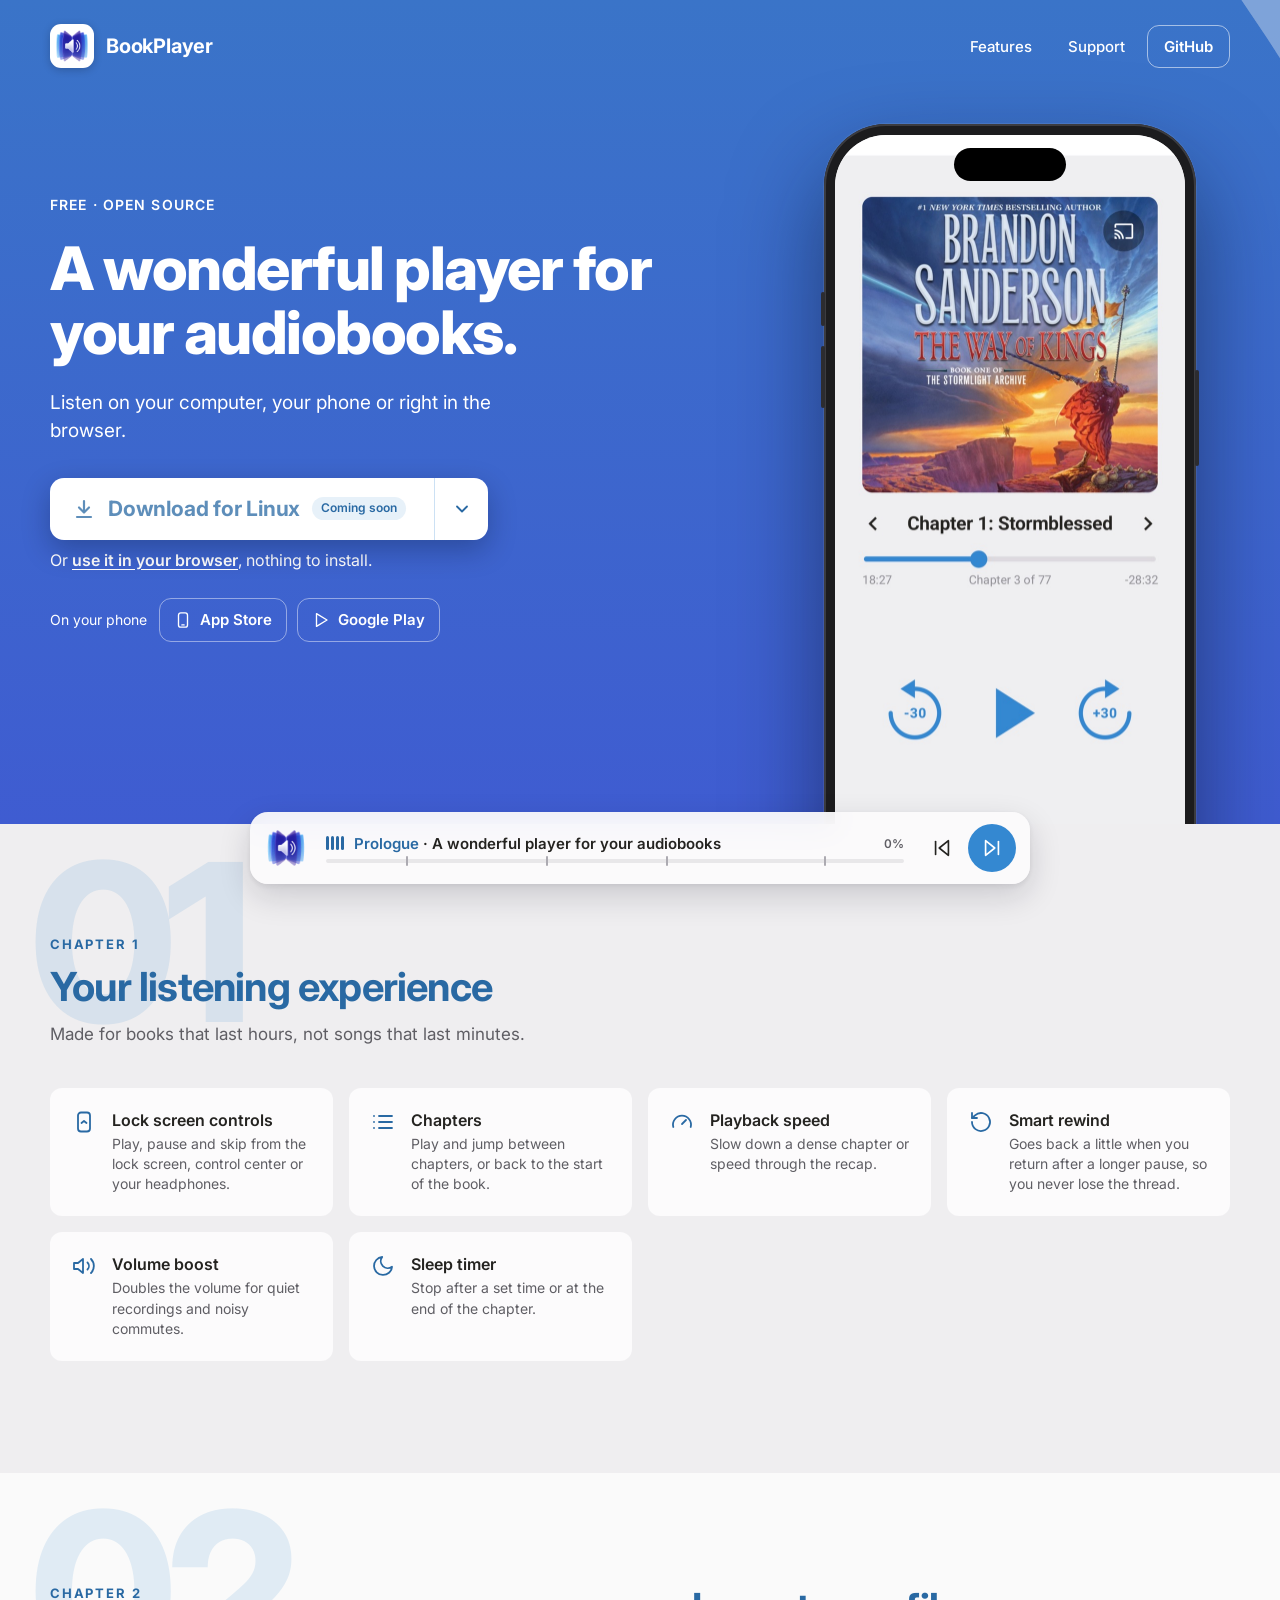
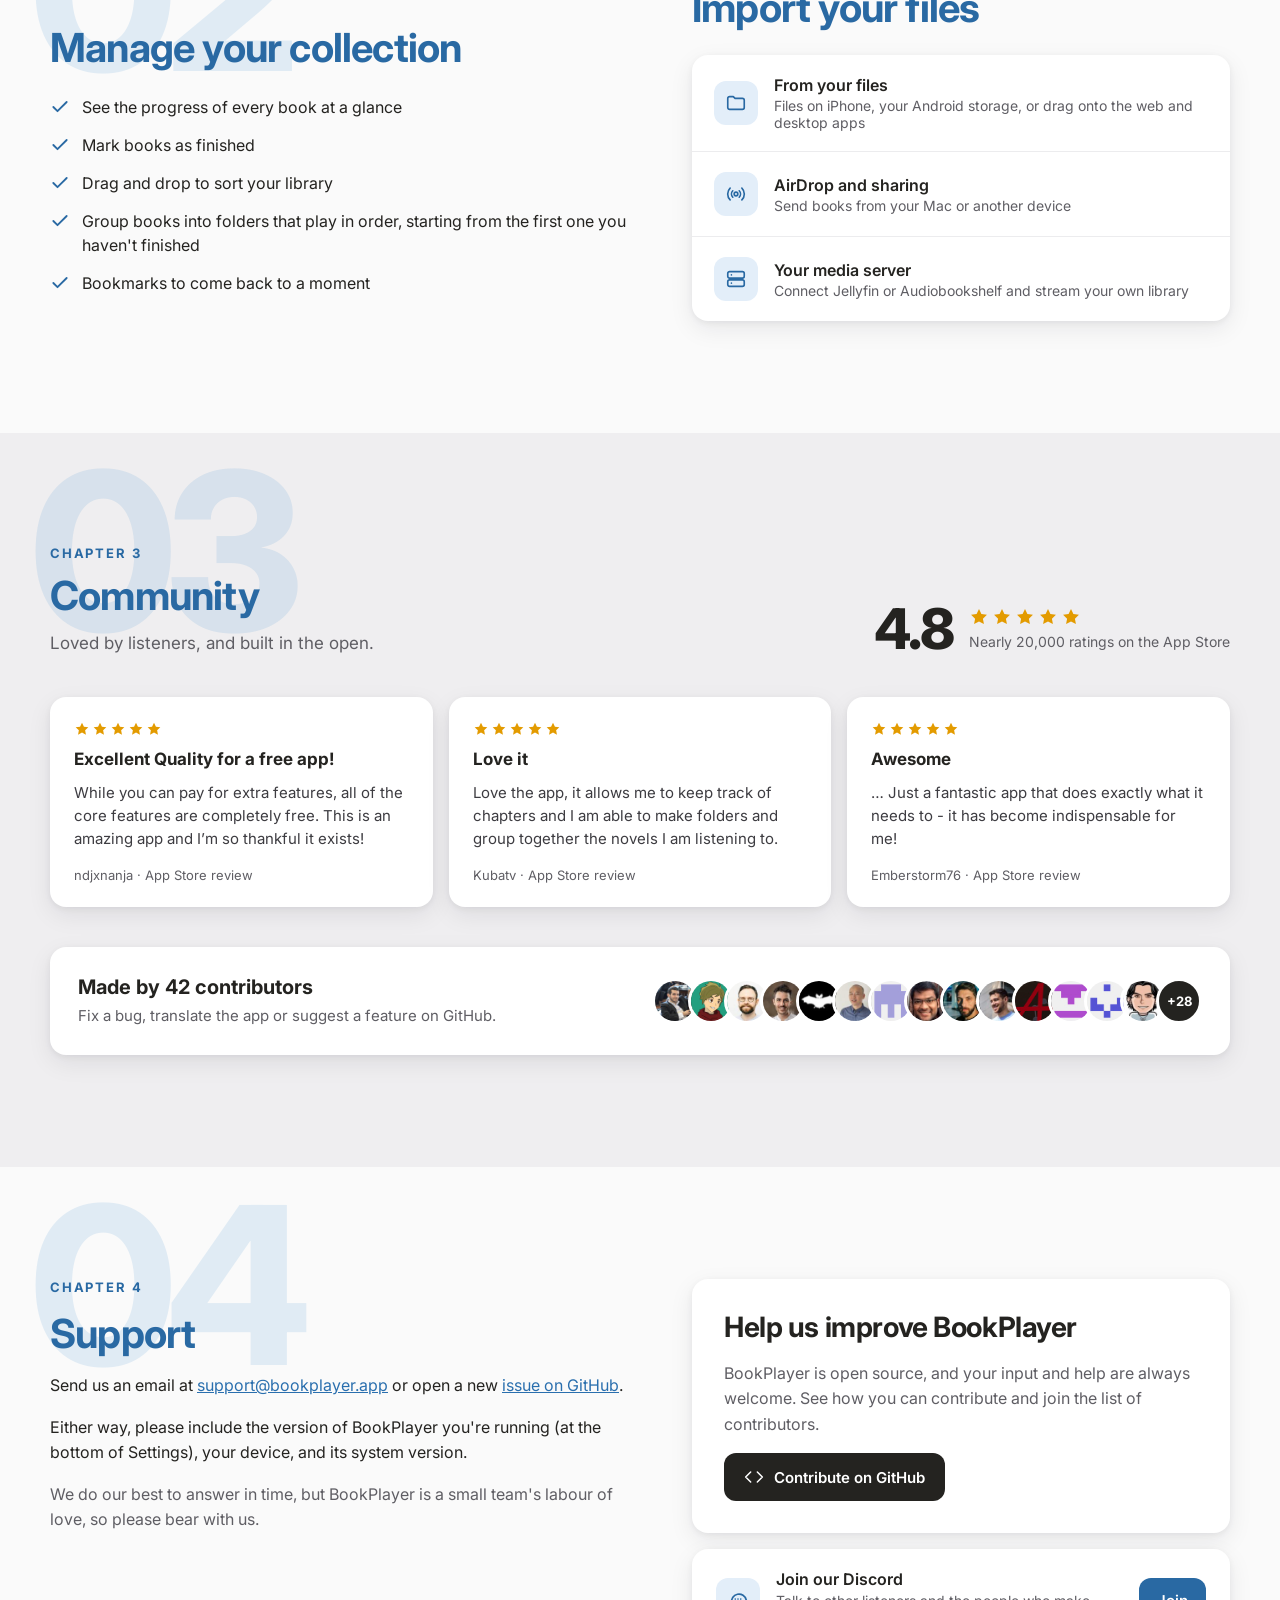
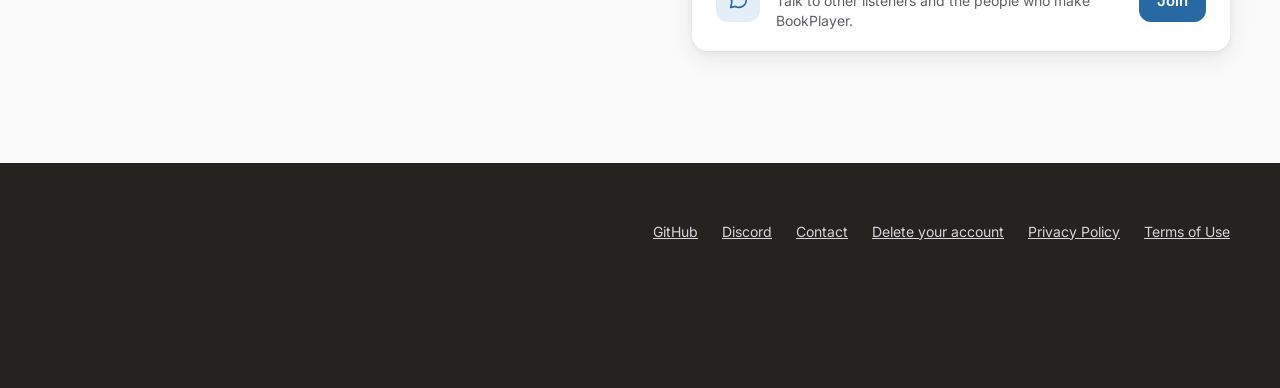
==== commit 3adf24f1: "Fix landing page issues found in review - Clicking the logo no longer scrolls the hero and hides the" ====
--- a/index.html
+++ b/index.html
@@ -4,7 +4,7 @@
 <meta charset="utf-8">
 <meta name="viewport" content="width=device-width, initial-scale=1">
 <title>BookPlayer</title>
-<meta name="description" content="A wonderful player for your audiobooks. Free and open source, on iPhone, Android and the web. Sign in, and your library and progress go with you.">
+<meta name="description" content="A wonderful player for your audiobooks. Free and open source, on iPhone, Android and the web.">
 <meta name="theme-color" content="#3a74c8">
 <link rel="icon" href="/logo.png">
 <link rel="apple-touch-icon" href="/logo.png">
@@ -25,6 +25,7 @@
     var iPadOS = /Macintosh/.test(ua) && navigator.maxTouchPoints > 1;
     if (/iPhone|iPod|iPad|Android/i.test(ua) || iPadOS) d.className += ' is-phone';
     if (/Android/i.test(ua)) d.className += ' is-android';
+    if (/iPad/.test(ua) || iPadOS) d.className += ' is-ipad';
   })();
 </script>
 <link rel="preconnect" href="https://fonts.googleapis.com">
@@ -60,19 +61,19 @@
       </div>
     </nav>
 
-    <div class="hero-main" id="top">
+    <div class="hero-main">
       <div class="hero-copy">
         <p class="eyebrow">Free · Open source</p>
         <h1>A wonderful player for your audiobooks.</h1>
-        <p class="lead lead-desktop">Listen on your computer, your phone or right in the browser. Sign in, and your library and progress go with you.</p>
-        <p class="lead lead-phone">Listen on your phone, your computer or right in the browser. Sign in, and your library and progress go with you.</p>
+        <p class="lead lead-desktop">Listen on your computer, your phone or right in the browser.</p>
+        <p class="lead lead-phone">Listen on your phone, your computer or right in the browser.</p>
 
         <!-- Desktop: the computer you're on first, the others one click away -->
         <div class="dl-desktop">
           <div class="dl-block">
             <div class="split" data-platforms>
               <!-- Disabled until the first desktop release: see DESKTOP_URL in /assets/landing/landing.js -->
-              <button type="button" class="split-main" id="desktop-download" disabled>
+              <button type="button" class="split-main" id="desktop-download" aria-disabled="true">
                 <svg viewBox="0 0 24 24" aria-hidden="true"><use href="#i-download"/></svg>
                 <span>Download for <span data-platform-label>macOS</span></span>
                 <span class="soon">Coming soon</span>
@@ -92,7 +93,7 @@
           <!-- The phone apps, quieter: outline buttons -->
           <div class="on-phone">
             <span class="on-phone-label">On your phone</span>
-            <a class="outline-btn" href="https://apps.apple.com/us/app/bookplayer/id1138219998">
+            <a class="outline-btn" href="https://apps.apple.com/app/id1138219998">
               <svg width="18" height="18" viewBox="0 0 24 24" fill="none" stroke="currentColor" stroke-width="1.8" stroke-linecap="round" stroke-linejoin="round" aria-hidden="true"><rect x="6" y="2.5" width="12" height="19" rx="3"/><path d="M10.5 18.5h3"/></svg>
               App Store
             </a>
@@ -106,15 +107,15 @@
         <!-- Phone: the store for the phone you're on -->
         <div class="dl-phone">
           <div class="dl-block">
-            <a class="store-btn only-ios" href="https://apps.apple.com/us/app/bookplayer/id1138219998">
+            <a class="store-btn only-ios" href="https://apps.apple.com/app/id1138219998">
               <svg viewBox="0 0 24 24" aria-hidden="true"><use href="#i-download"/></svg>
-              <span>Download for iPhone</span>
+              <span>Download for <span class="not-ipad">iPhone</span><span class="ipad-only">iPad</span></span>
             </a>
             <a class="store-btn only-android" href="https://play.google.com/store/apps/details?id=com.tortugapower.audiobookplayer">
               <svg viewBox="0 0 24 24" aria-hidden="true"><use href="#i-download"/></svg>
               <span>Download for Android</span>
             </a>
-            <p class="store-note">Free on the <span class="only-ios">App Store</span><span class="only-android">Google Play</span> · <button type="button" class="store-switch" data-store-switch>On <span class="only-ios">Android</span><span class="only-android">iPhone</span>?</button></p>
+            <p class="store-note">Free on <span class="only-ios">the App Store</span><span class="only-android">Google Play</span> · <button type="button" class="store-switch" data-store-switch>On <span class="only-ios">Android</span><span class="only-android">iPhone</span>?</button></p>
           </div>
           <!-- Computers and the browser, quieter -->
           <p class="also-on">
@@ -342,7 +343,7 @@
     <div class="np-info">
       <div class="np-line">
         <span class="eq" aria-hidden="true"><span></span><span></span><span></span><span class="wide-only"></span></span>
-        <span class="np-title" aria-live="polite"><span class="np-num">Prologue</span> · <span class="np-name">A wonderful player for your audiobooks</span></span>
+        <span class="np-title"><span class="np-num">Prologue</span> · <span class="np-name">A wonderful player for your audiobooks</span></span>
         <span class="np-pct">0%</span>
       </div>
       <div class="np-track"><div class="np-fill"></div></div>
--- a/assets/landing/landing.css
+++ b/assets/landing/landing.css
@@ -18,7 +18,10 @@
 
 :where(a) { color: #2a6fae; }
 :where(a):hover { color: #1d5288; }
-a:focus-visible, button:focus-visible { outline: 3px solid #9cc6ec; outline-offset: 3px; border-radius: 12px; }
+a:focus-visible, button:focus-visible { outline: 3px solid #2969a3; outline-offset: 3px; border-radius: 12px; }
+/* On the blue hero and the dark footer a light ring shows better; the platform menu is white again. */
+.hero a:focus-visible, .hero button:focus-visible, .footer a:focus-visible { outline-color: #9cc6ec; }
+.platforms button:focus-visible { outline-color: #2969a3; }
 
 .page { overflow-x: hidden; overflow-x: clip; }
 .wrap { max-width: 1180px; margin: 0 auto; }
@@ -44,7 +47,8 @@
 
 /* ---------- Hero ---------- */
 .hero {
-  position: relative; z-index: 1; overflow: hidden;
+  /* clip, not just hidden: a hidden box can still be scrolled by links and focus, which pushed the nav out of view */
+  position: relative; z-index: 1; overflow: hidden; overflow: clip;
   background: linear-gradient(180deg, #3a74c8 0%, #3f5cd1 100%);
   color: #fff; padding: 0 24px 110px;
 }
@@ -75,9 +79,9 @@
   padding-top: 32px;
 }
 .hero-copy { flex: 1 1 480px; min-width: 0; display: flex; flex-direction: column; gap: 24px; }
-.eyebrow { font-size: 14px; font-weight: 600; letter-spacing: .08em; text-transform: uppercase; color: rgba(255, 255, 255, .85); }
+.eyebrow { font-size: 14px; font-weight: 600; letter-spacing: .08em; text-transform: uppercase; color: #fff; }
 .hero h1 { font-size: clamp(40px, 5vw, 60px); line-height: 1.06; font-weight: 800; letter-spacing: -.025em; }
-.lead { max-width: 520px; font-size: 19px; line-height: 1.5; color: rgba(255, 255, 255, .9); }
+.lead { max-width: 520px; font-size: 19px; line-height: 1.5; color: #fff; }
 
 /* Which download block shows is decided by device, not width (see the script in <head>). */
 .dl-phone, .lead-phone { display: none; }
@@ -85,6 +89,8 @@
 .is-phone .lead-phone { display: block; }
 .is-phone .dl-phone { display: flex; }
 html:not(.is-android) .only-android, .is-android .only-ios { display: none; }
+.ipad-only, .is-ipad .not-ipad { display: none; }
+.is-ipad .ipad-only { display: inline; }
 
 /* Desktop: split button for the computer you're on, others in the menu */
 .dl-desktop { display: flex; flex-direction: column; gap: 24px; }
@@ -99,9 +105,10 @@
   font-size: 21px; font-weight: 700; letter-spacing: -.01em;
 }
 .split-main svg { width: 24px; height: 24px; flex: none; }
-/* Not released yet: keep the button's shape, lower the emphasis of its contents. */
-.split-main[disabled] { cursor: default; }
-.split-main[disabled] > :not(.soon) { opacity: .75; }
+/* Not released yet: keep the button's shape, lower the emphasis of its contents.
+   aria-disabled (not disabled) keeps it in the tab order, so keyboard users hear "Coming soon". */
+.split-main[aria-disabled="true"] { cursor: default; }
+.split-main[aria-disabled="true"] > :not(.soon) { opacity: .75; }
 .soon {
   flex: none; padding: 4px 9px; border-radius: 999px; background: #e7f1f9; color: #2969a3;
   font-size: 12px; font-weight: 600; letter-spacing: 0; line-height: 1.2;
@@ -122,11 +129,11 @@
 }
 .platforms button[aria-current="true"] { background: #e7f1f9; }
 .platforms button span + span { font-size: 13px; font-weight: 500; color: #5f5e64; }
-.dl-alt { font-size: 16px; color: rgba(255, 255, 255, .9); }
+.dl-alt { font-size: 16px; color: #fff; }
 .hero-link { color: #fff; font-weight: 600; text-underline-offset: 3px; }
 
 .on-phone { display: flex; flex-wrap: wrap; align-items: center; gap: 8px 10px; padding-top: 4px; }
-.on-phone-label { font-size: 14px; color: rgba(255, 255, 255, .82); margin-right: 2px; }
+.on-phone-label { font-size: 14px; color: #fff; margin-right: 2px; }
 .outline-btn {
   display: flex; align-items: center; gap: 8px; min-height: 44px; padding: 0 14px;
   border: 1.5px solid rgba(255, 255, 255, .45); border-radius: 12px;
@@ -142,14 +149,14 @@
   font-size: 19px; font-weight: 700; letter-spacing: -.01em; box-shadow: 0 10px 28px rgba(5, 15, 35, .28);
 }
 .store-btn svg { width: 22px; height: 22px; flex: none; }
-.store-note { text-align: center; font-size: 14px; color: rgba(255, 255, 255, .82); }
+.store-note { text-align: center; font-size: 14px; color: #fff; }
 .store-switch {
   padding: 12px 2px; border: 0; background: transparent; color: #fff; font-weight: 600;
   text-decoration: underline; text-underline-offset: 3px; cursor: pointer;
 }
 .also-on {
   display: flex; flex-wrap: wrap; align-items: center; justify-content: center; gap: 0 8px;
-  font-size: 15px; color: rgba(255, 255, 255, .88);
+  font-size: 15px; color: #fff;
 }
 .also-on .hero-link, .also-on .soon-text { padding: 12px 0; }
 .also-on .nowrap { white-space: nowrap; }
@@ -157,7 +164,8 @@
 .soon-text b { font-weight: 600; }
 
 /* Phone mockup */
-.mockup { flex: 0 1 440px; align-self: flex-end; display: flex; justify-content: center; margin-bottom: -200px; }
+/* Auto side margins centre the phone when it wraps below the copy (roughly 700–1015px wide) */
+.mockup { flex: 0 1 440px; align-self: flex-end; display: flex; justify-content: center; margin: 0 auto -200px; }
 .device {
   position: relative; width: 372px; height: 790px; flex: none; padding: 11px;
   background: #1c1c1e; border-radius: 62px;
@@ -405,6 +413,9 @@
   .contrib-text h3 { font-size: 19px; }
   .avatars .avatar:nth-child(n+9) { display: none; }
   .avatars img, .avatars .more { width: 44px; height: 44px; }
+  /* A tighter overlap keeps 8 avatars and "+34" inside the card on 360px-wide phones */
+  .avatars { padding-left: 14px; }
+  .avatars li { margin-left: -14px; }
 
   .cols.support { gap: 40px; }
   .support-a { gap: 14px; }
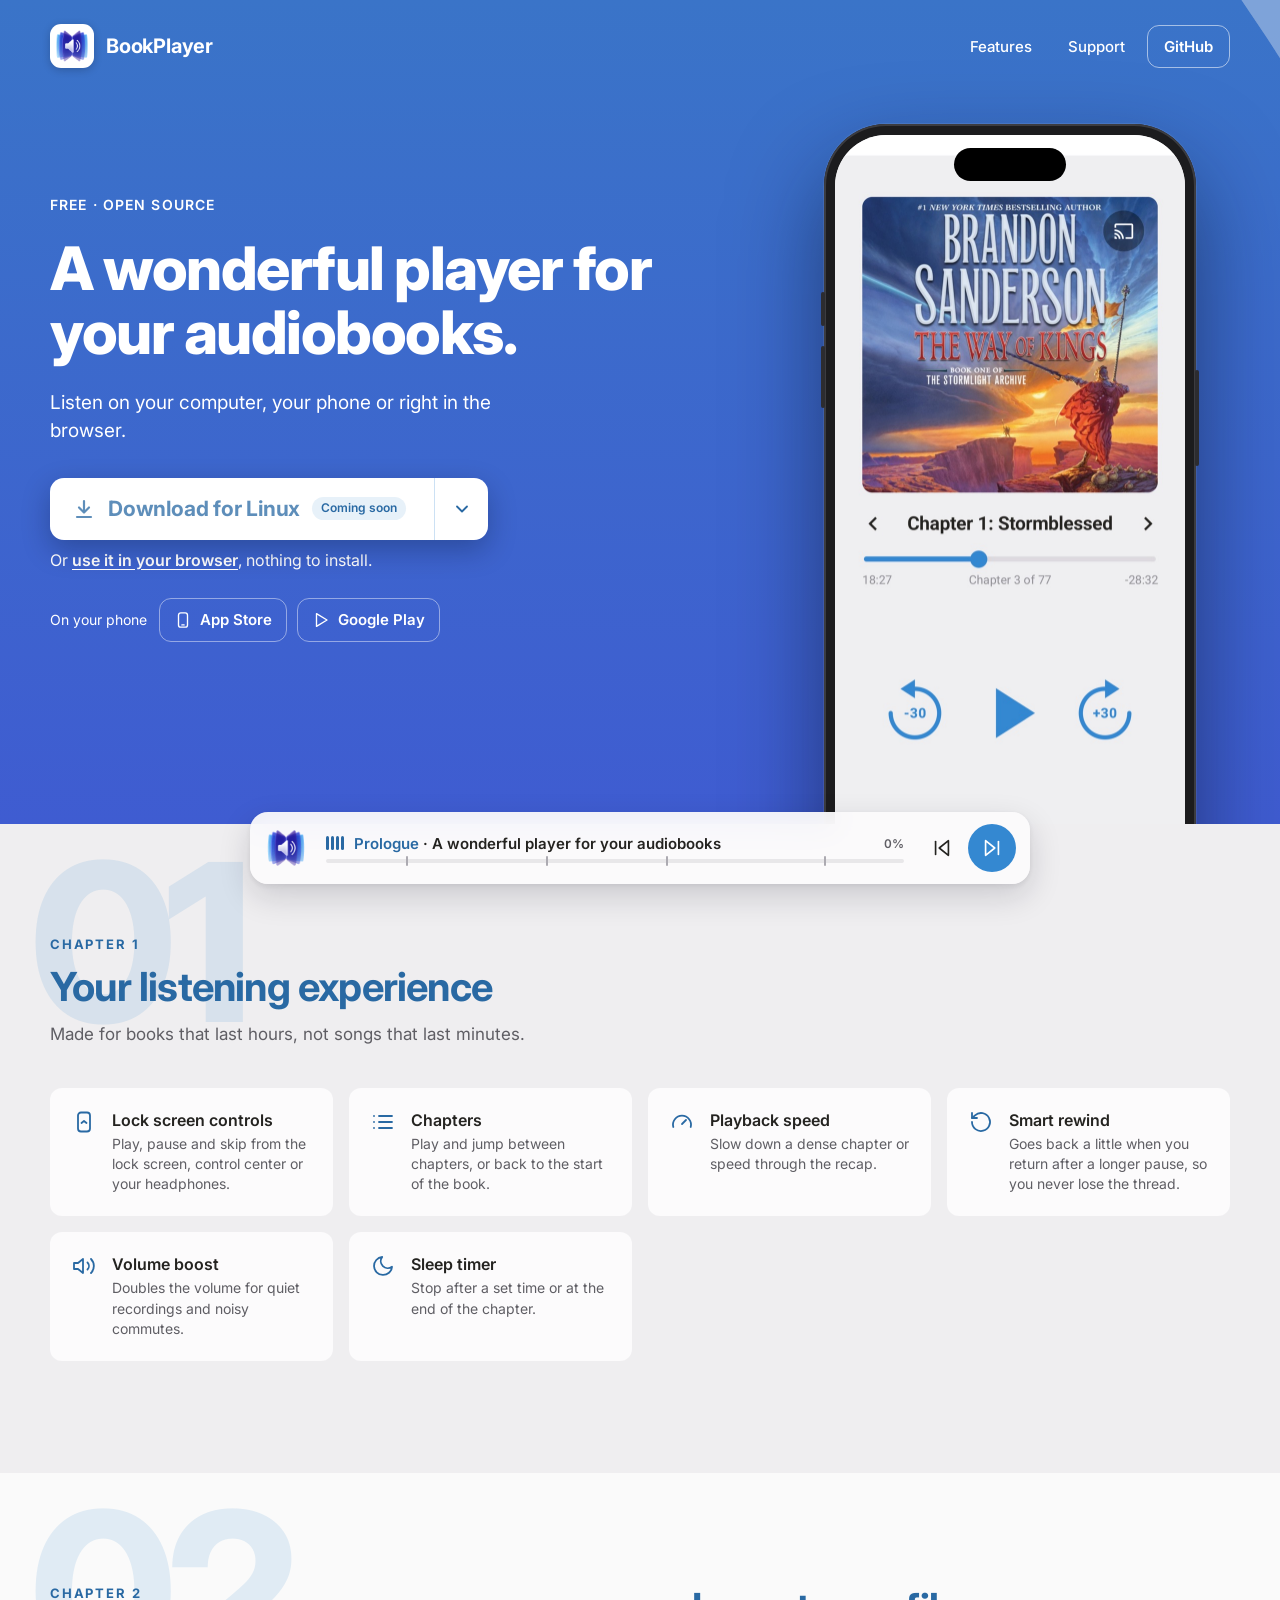
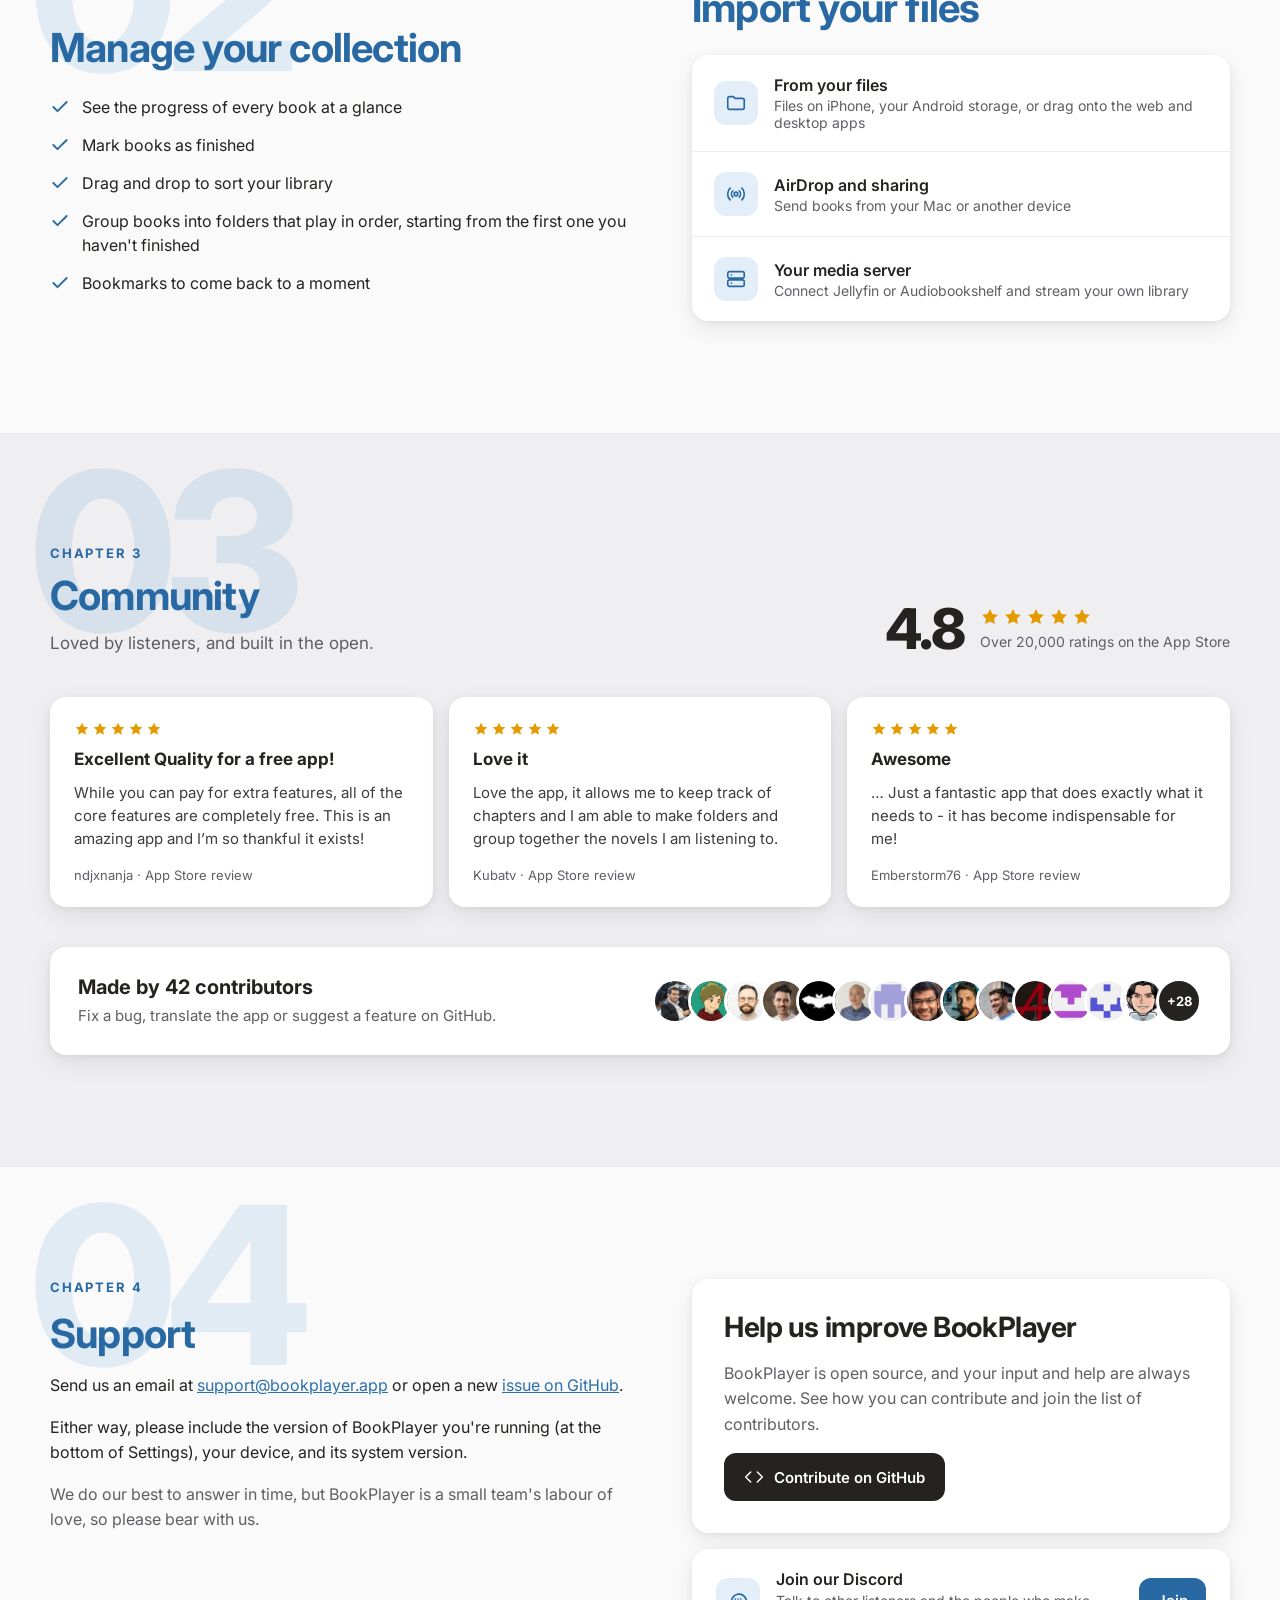
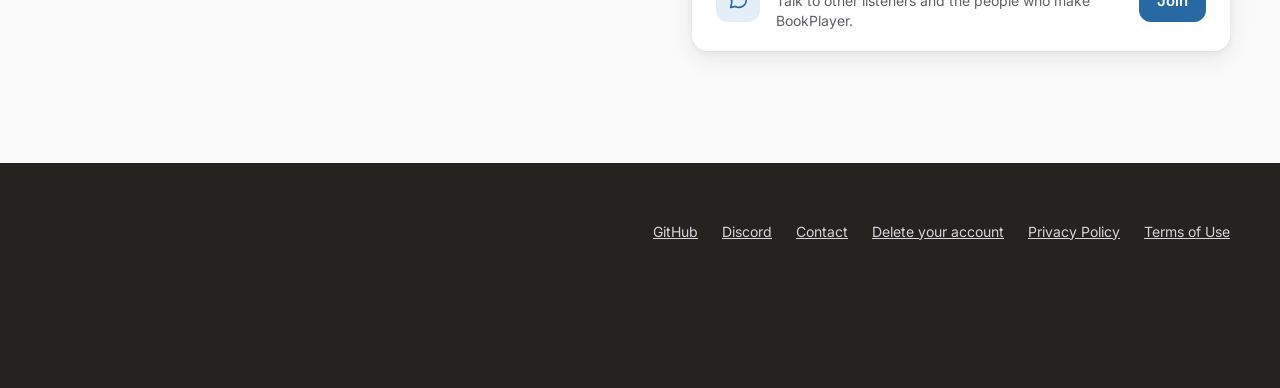
==== commit 1c58c041: "Keep the landing page's contributors card up to date A weekly GitHub Action reads BookPlayer's contr" ====
--- a/index.html
+++ b/index.html
@@ -230,7 +230,7 @@
               <span class="stars" role="img" aria-label="4.8 out of 5 stars">
                 <svg aria-hidden="true"><use href="#i-star"/></svg><svg aria-hidden="true"><use href="#i-star"/></svg><svg aria-hidden="true"><use href="#i-star"/></svg><svg aria-hidden="true"><use href="#i-star"/></svg><svg aria-hidden="true"><use href="#i-star"/></svg>
               </span>
-              <span class="muted">Nearly 20,000 ratings on the App Store</span>
+              <span class="muted">Over 20,000 ratings on the App Store</span>
             </div>
           </div>
         </div>
@@ -257,6 +257,8 @@
           </li>
         </ul>
 
+        <!-- Written every Monday by .github/scripts/update_contributors.py: edits between the markers are overwritten -->
+        <!-- contributors:start -->
         <div class="card contrib">
           <div class="contrib-text">
             <h3>Made by 42 contributors</h3>
@@ -264,23 +266,24 @@
           </div>
           <!-- Top contributors; narrow screens show the first 8 -->
           <ul class="avatars">
-            <li class="avatar"><a href="https://github.com/GianniCarlo" aria-label="GianniCarlo on GitHub" title="GianniCarlo"><img src="/assets/landing/contributors/GianniCarlo.jpg" alt="" width="46" height="46" loading="lazy"></a></li>
-            <li class="avatar"><a href="https://github.com/Hirobreak" aria-label="Hirobreak on GitHub" title="Hirobreak"><img src="/assets/landing/contributors/Hirobreak.jpg" alt="" width="46" height="46" loading="lazy"></a></li>
+            <li class="avatar"><a href="https://github.com/GianniCarlo" aria-label="GianniCarlo on GitHub" title="GianniCarlo"><img src="/assets/landing/contributors/GianniCarlo.png" alt="" width="46" height="46" loading="lazy"></a></li>
+            <li class="avatar"><a href="https://github.com/Hirobreak" aria-label="Hirobreak on GitHub" title="Hirobreak"><img src="/assets/landing/contributors/Hirobreak.png" alt="" width="46" height="46" loading="lazy"></a></li>
             <li class="avatar"><a href="https://github.com/pichfl" aria-label="pichfl on GitHub" title="pichfl"><img src="/assets/landing/contributors/pichfl.jpg" alt="" width="46" height="46" loading="lazy"></a></li>
             <li class="avatar"><a href="https://github.com/jeremygrenier" aria-label="jeremygrenier on GitHub" title="jeremygrenier"><img src="/assets/landing/contributors/jeremygrenier.jpg" alt="" width="46" height="46" loading="lazy"></a></li>
             <li class="avatar"><a href="https://github.com/s00d" aria-label="s00d on GitHub" title="s00d"><img src="/assets/landing/contributors/s00d.jpg" alt="" width="46" height="46" loading="lazy"></a></li>
             <li class="avatar"><a href="https://github.com/thai-d-v" aria-label="thai-d-v on GitHub" title="thai-d-v"><img src="/assets/landing/contributors/thai-d-v.jpg" alt="" width="46" height="46" loading="lazy"></a></li>
-            <li class="avatar"><a href="https://github.com/matalvernaz" aria-label="matalvernaz on GitHub" title="matalvernaz"><img src="/assets/landing/contributors/matalvernaz.jpg" alt="" width="46" height="46" loading="lazy"></a></li>
+            <li class="avatar"><a href="https://github.com/matalvernaz" aria-label="matalvernaz on GitHub" title="matalvernaz"><img src="/assets/landing/contributors/matalvernaz.png" alt="" width="46" height="46" loading="lazy"></a></li>
             <li class="avatar"><a href="https://github.com/e7mac" aria-label="e7mac on GitHub" title="e7mac"><img src="/assets/landing/contributors/e7mac.jpg" alt="" width="46" height="46" loading="lazy"></a></li>
             <li class="avatar"><a href="https://github.com/ryantstone" aria-label="ryantstone on GitHub" title="ryantstone"><img src="/assets/landing/contributors/ryantstone.jpg" alt="" width="46" height="46" loading="lazy"></a></li>
             <li class="avatar"><a href="https://github.com/bryanrezende" aria-label="bryanrezende on GitHub" title="bryanrezende"><img src="/assets/landing/contributors/bryanrezende.jpg" alt="" width="46" height="46" loading="lazy"></a></li>
-            <li class="avatar"><a href="https://github.com/atomicguy" aria-label="atomicguy on GitHub" title="atomicguy"><img src="/assets/landing/contributors/atomicguy.jpg" alt="" width="46" height="46" loading="lazy"></a></li>
-            <li class="avatar"><a href="https://github.com/mmurali88" aria-label="mmurali88 on GitHub" title="mmurali88"><img src="/assets/landing/contributors/mmurali88.jpg" alt="" width="46" height="46" loading="lazy"></a></li>
-            <li class="avatar"><a href="https://github.com/HoChiPants" aria-label="HoChiPants on GitHub" title="HoChiPants"><img src="/assets/landing/contributors/HoChiPants.jpg" alt="" width="46" height="46" loading="lazy"></a></li>
+            <li class="avatar"><a href="https://github.com/atomicguy" aria-label="atomicguy on GitHub" title="atomicguy"><img src="/assets/landing/contributors/atomicguy.png" alt="" width="46" height="46" loading="lazy"></a></li>
+            <li class="avatar"><a href="https://github.com/mmurali88" aria-label="mmurali88 on GitHub" title="mmurali88"><img src="/assets/landing/contributors/mmurali88.png" alt="" width="46" height="46" loading="lazy"></a></li>
+            <li class="avatar"><a href="https://github.com/HoChiPants" aria-label="HoChiPants on GitHub" title="HoChiPants"><img src="/assets/landing/contributors/HoChiPants.png" alt="" width="46" height="46" loading="lazy"></a></li>
             <li class="avatar"><a href="https://github.com/gpambrozio" aria-label="gpambrozio on GitHub" title="gpambrozio"><img src="/assets/landing/contributors/gpambrozio.jpg" alt="" width="46" height="46" loading="lazy"></a></li>
             <li><a class="more" href="https://github.com/TortugaPower/BookPlayer/graphs/contributors" aria-label="See all 42 contributors on GitHub"><span class="wide-only">+28</span><span class="narrow-only">+34</span></a></li>
           </ul>
         </div>
+        <!-- contributors:end -->
       </div>
     </section>
 
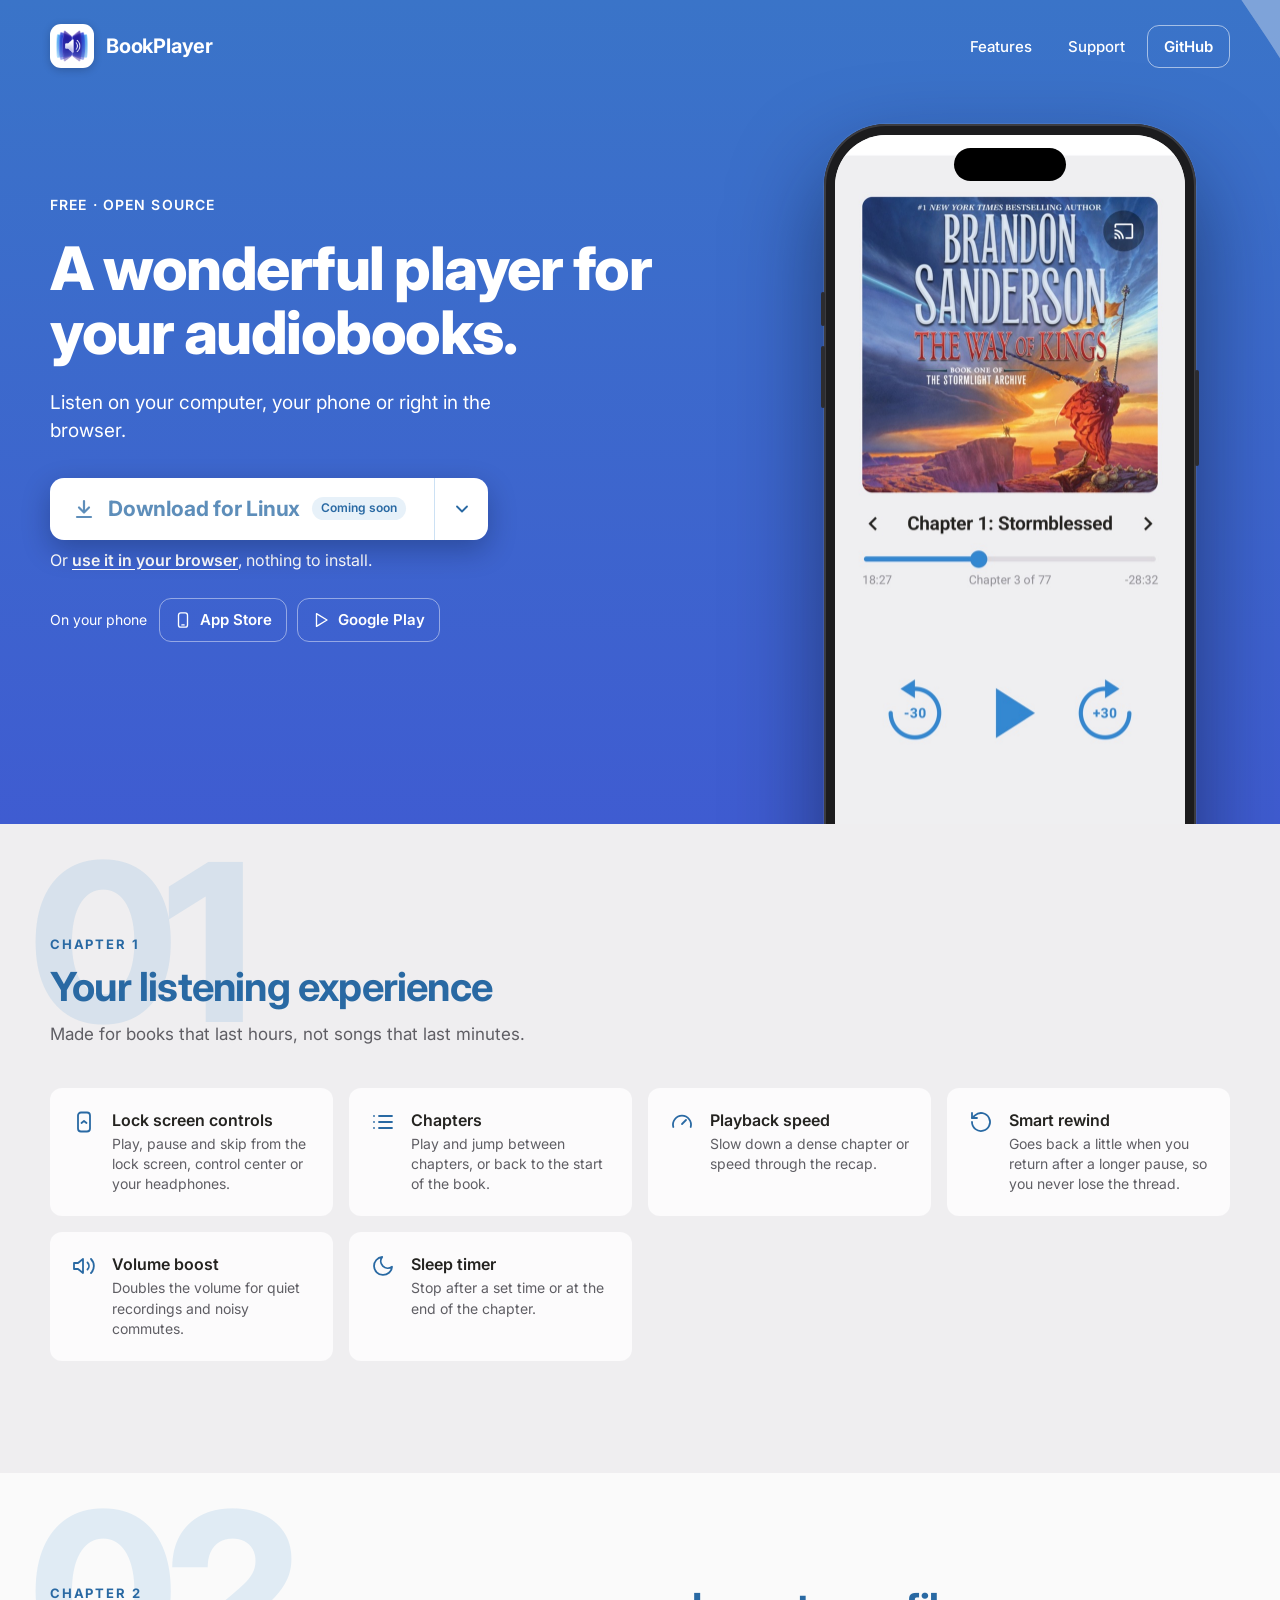
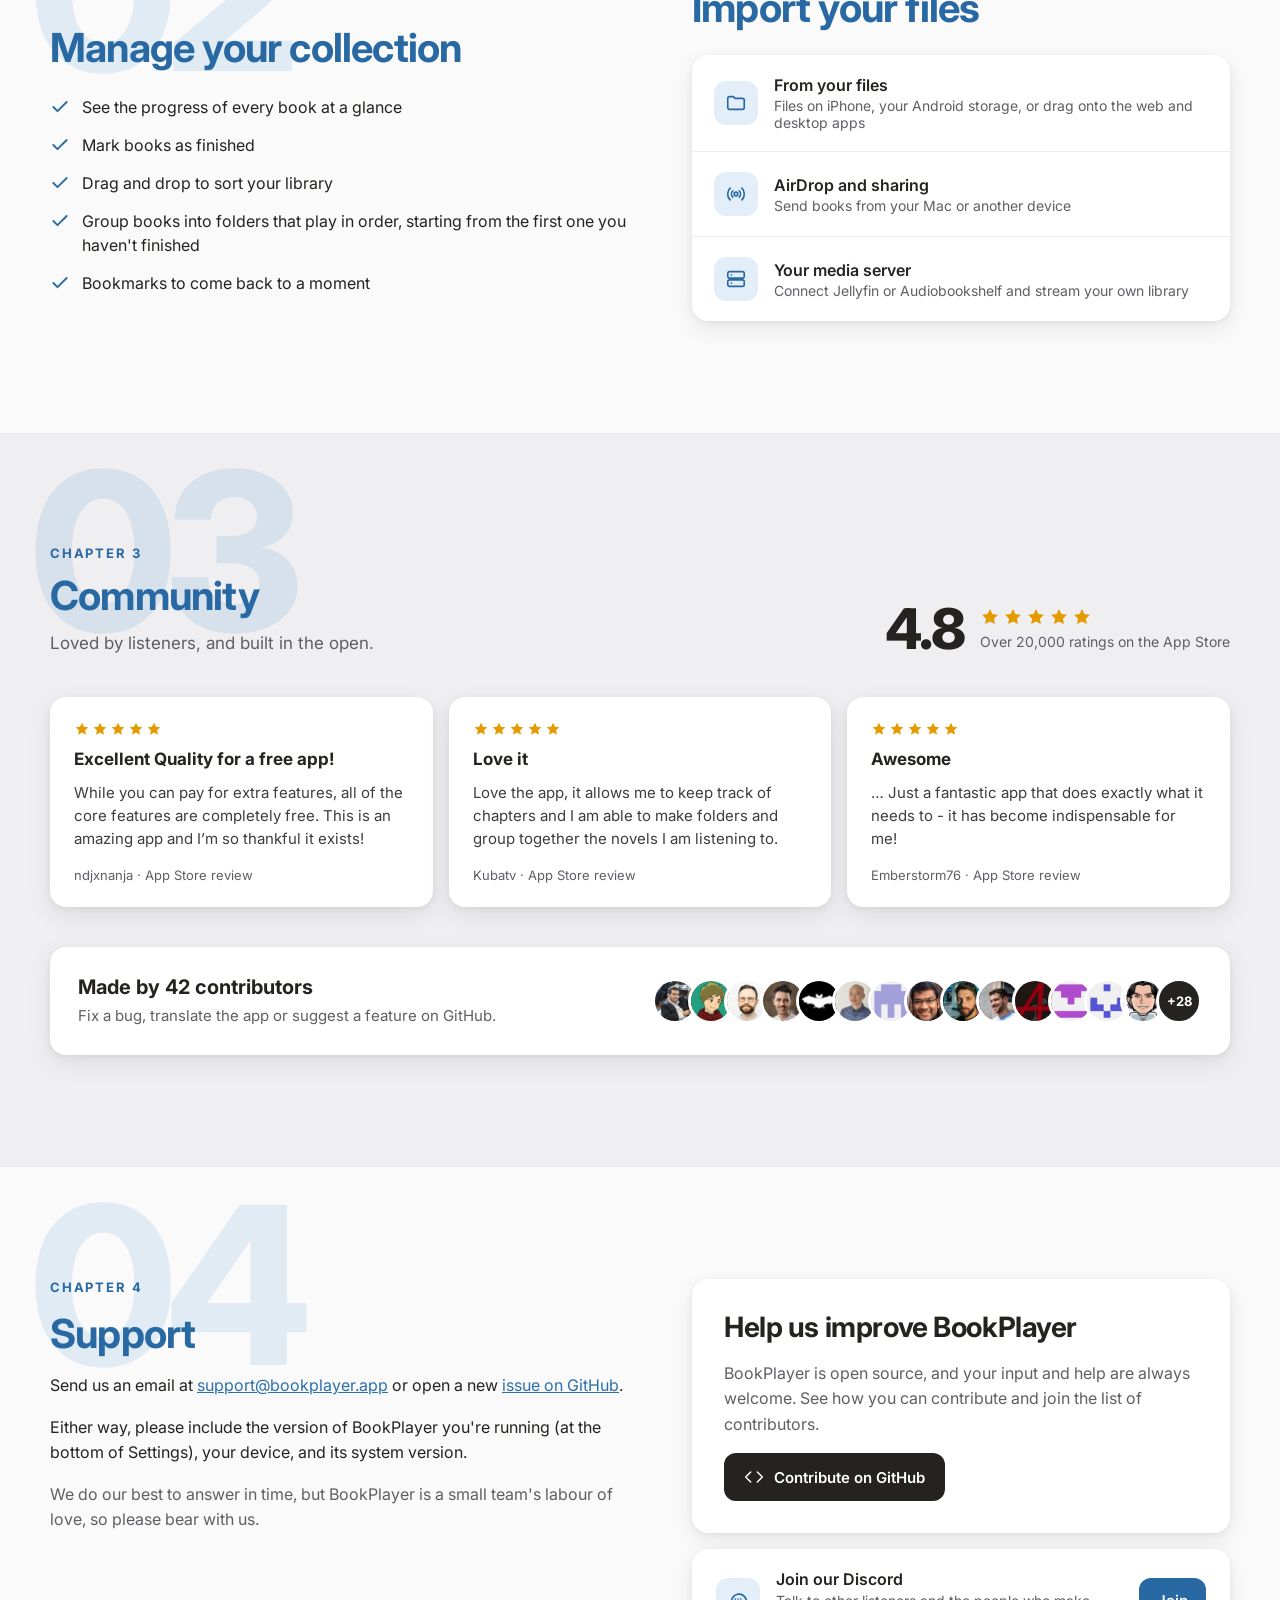
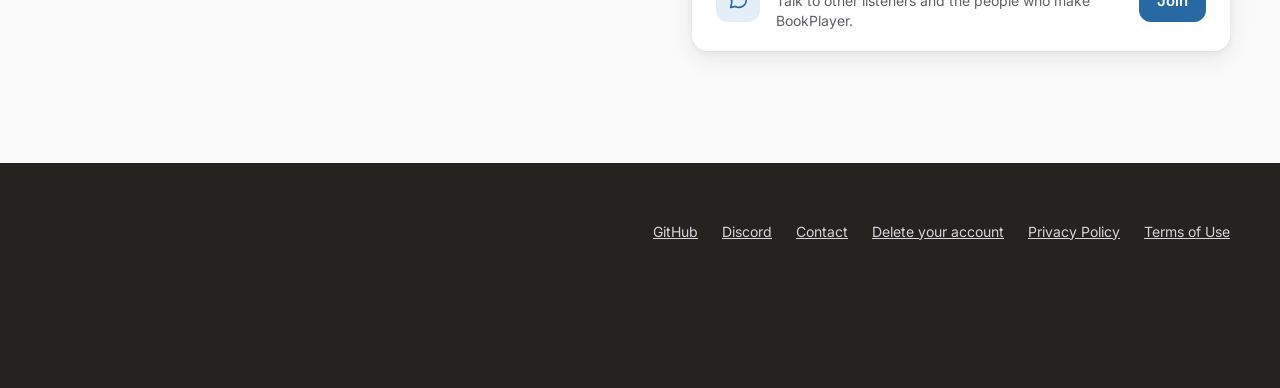
==== commit 0a848591: "Test the contributors job: touch its generated block" ====
--- a/index.html
+++ b/index.html
@@ -264,7 +264,7 @@
             <h3>Made by 42 contributors</h3>
             <p>Fix a bug, translate the app or suggest a feature on GitHub.</p>
           </div>
-          <!-- Top contributors; narrow screens show the first 8 -->
+          <!-- Top contributors (temporary edit to test the weekly job) -->
           <ul class="avatars">
             <li class="avatar"><a href="https://github.com/GianniCarlo" aria-label="GianniCarlo on GitHub" title="GianniCarlo"><img src="/assets/landing/contributors/GianniCarlo.png" alt="" width="46" height="46" loading="lazy"></a></li>
             <li class="avatar"><a href="https://github.com/Hirobreak" aria-label="Hirobreak on GitHub" title="Hirobreak"><img src="/assets/landing/contributors/Hirobreak.png" alt="" width="46" height="46" loading="lazy"></a></li>
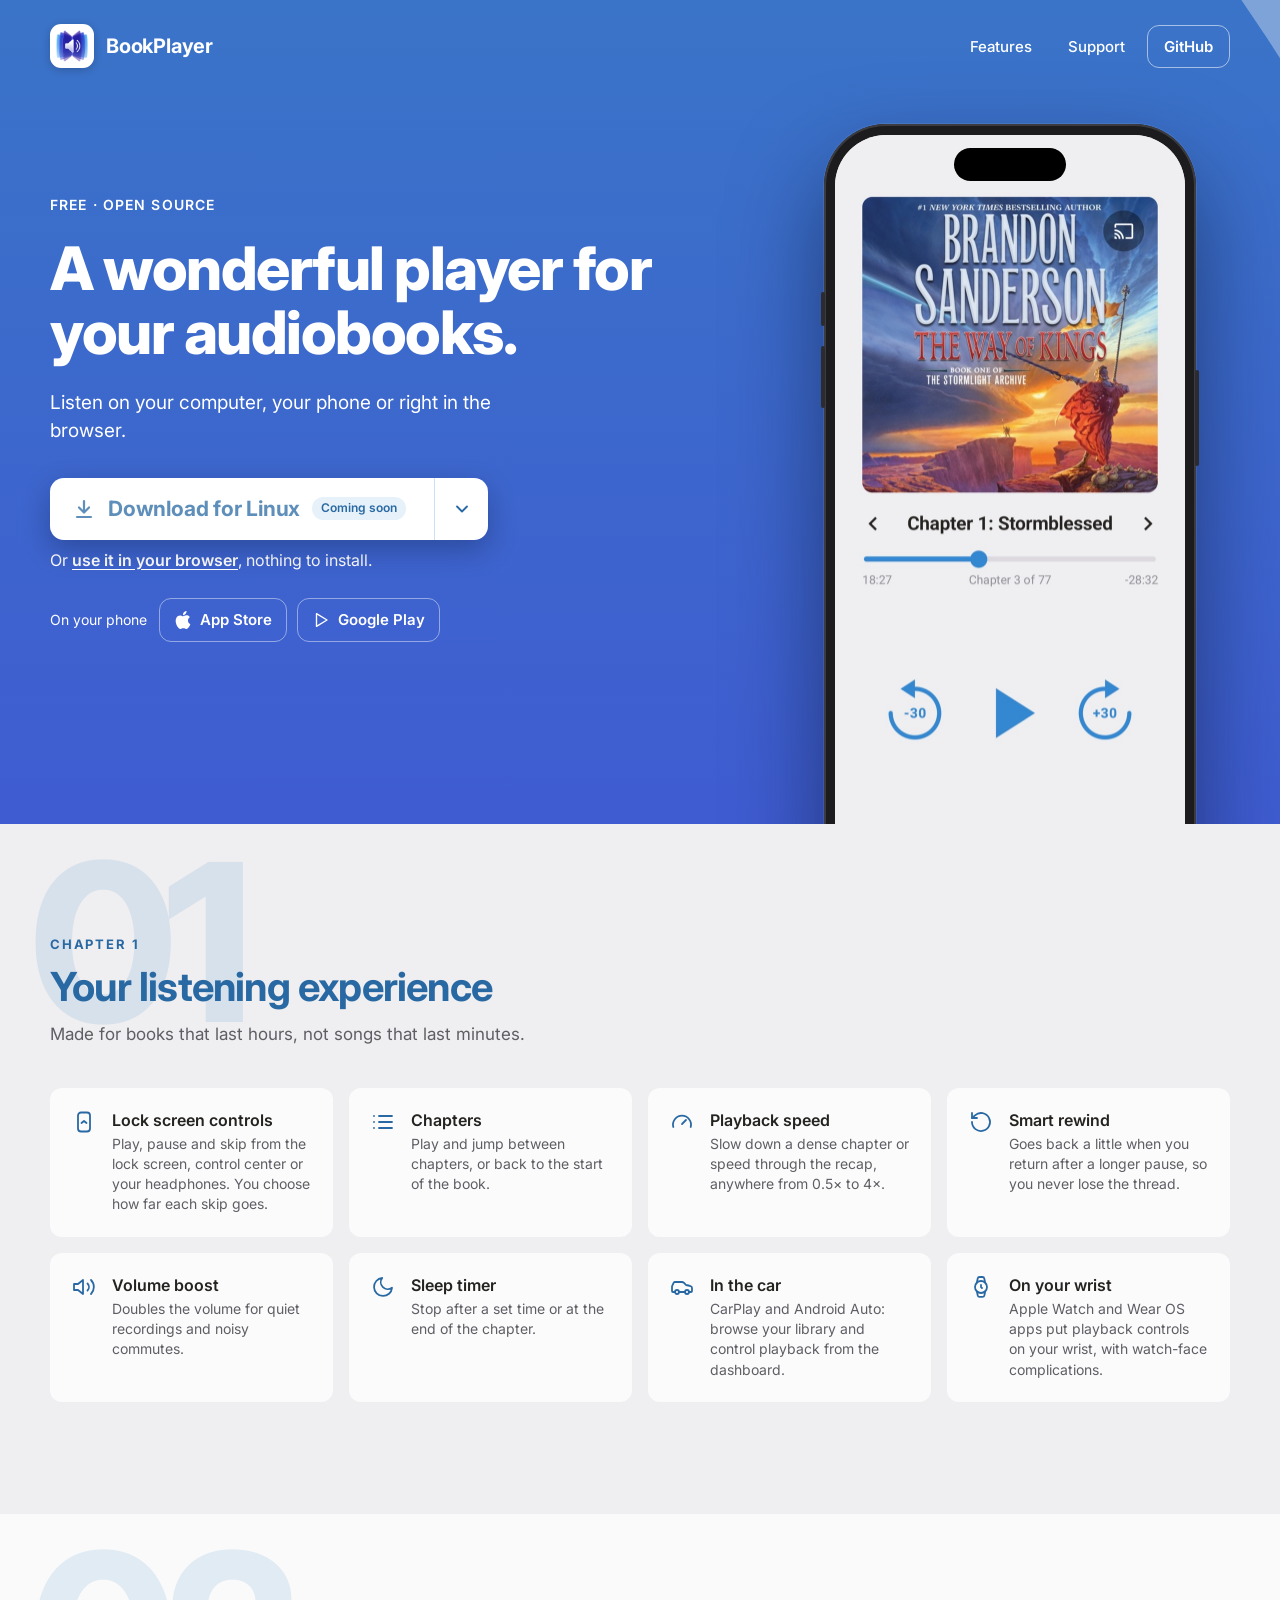
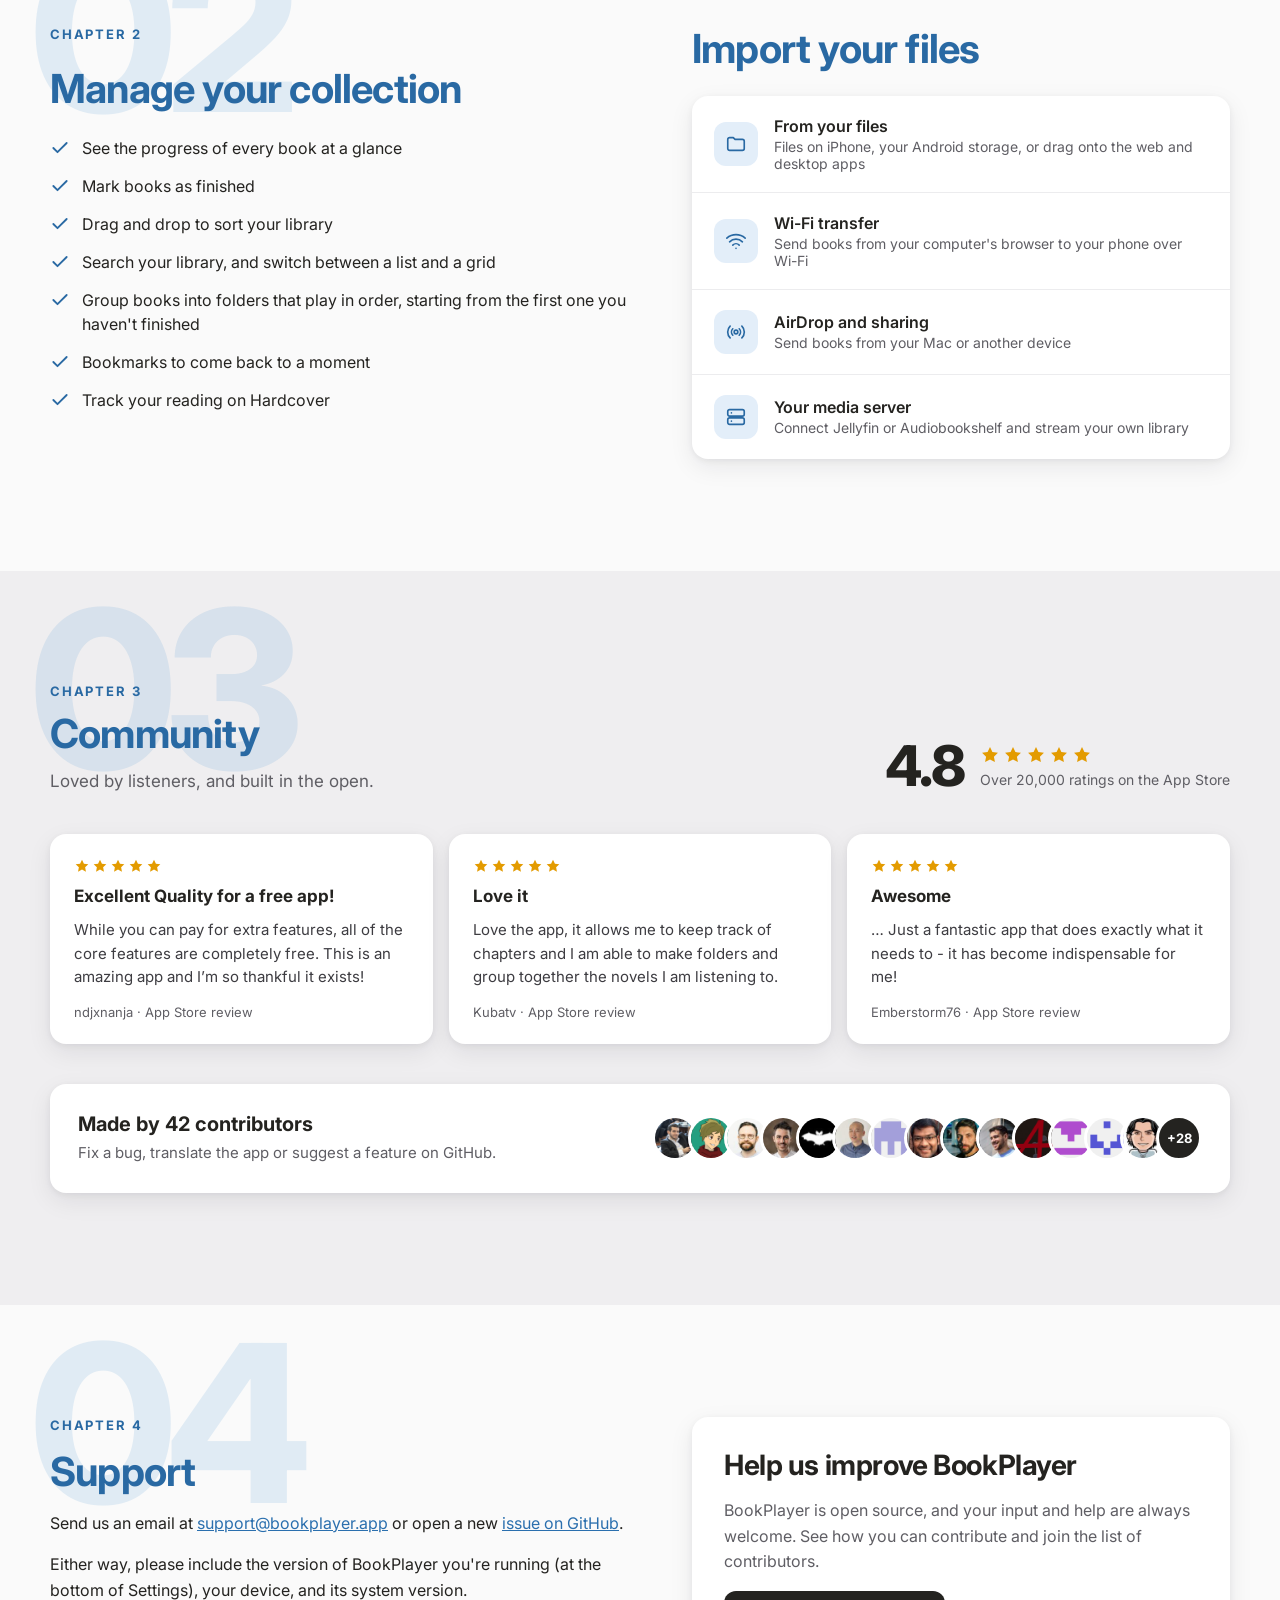
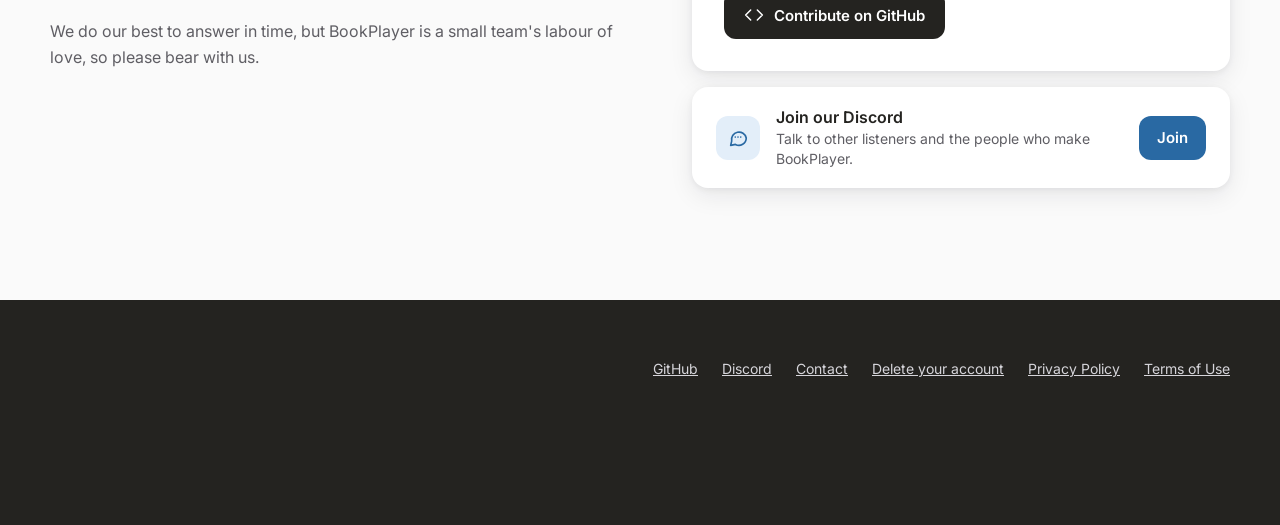
==== commit a4d797be: "Store badges on phones, an Apple logo on laptops, and more features - Phones show the official badge" ====
--- a/index.html
+++ b/index.html
@@ -25,7 +25,6 @@
     var iPadOS = /Macintosh/.test(ua) && navigator.maxTouchPoints > 1;
     if (/iPhone|iPod|iPad|Android/i.test(ua) || iPadOS) d.className += ' is-phone';
     if (/Android/i.test(ua)) d.className += ' is-android';
-    if (/iPad/.test(ua) || iPadOS) d.className += ' is-ipad';
   })();
 </script>
 <link rel="preconnect" href="https://fonts.googleapis.com">
@@ -94,7 +93,7 @@
           <div class="on-phone">
             <span class="on-phone-label">On your phone</span>
             <a class="outline-btn" href="https://apps.apple.com/app/id1138219998">
-              <svg width="18" height="18" viewBox="0 0 24 24" fill="none" stroke="currentColor" stroke-width="1.8" stroke-linecap="round" stroke-linejoin="round" aria-hidden="true"><rect x="6" y="2.5" width="12" height="19" rx="3"/><path d="M10.5 18.5h3"/></svg>
+              <svg width="18" height="18" viewBox="0 0 24 24" fill="currentColor" aria-hidden="true"><path d="M12.152 6.896c-.948 0-2.415-1.078-3.96-1.04-2.04.027-3.91 1.183-4.961 3.014-2.117 3.675-.546 9.103 1.519 12.09 1.013 1.454 2.208 3.09 3.792 3.039 1.52-.065 2.09-.987 3.935-.987 1.831 0 2.35.987 3.96.948 1.637-.026 2.676-1.48 3.676-2.948 1.156-1.688 1.636-3.325 1.662-3.415-.039-.013-3.182-1.221-3.22-4.857-.026-3.04 2.48-4.494 2.597-4.559-1.429-2.09-3.623-2.324-4.39-2.376-2-.156-3.675 1.09-4.61 1.09zM15.53 3.83c.843-1.012 1.4-2.427 1.245-3.83-1.207.052-2.662.805-3.532 1.818-.78.896-1.454 2.338-1.273 3.714 1.338.104 2.715-.688 3.559-1.701"/></svg>
               App Store
             </a>
             <a class="outline-btn" href="https://play.google.com/store/apps/details?id=com.tortugapower.audiobookplayer">
@@ -107,22 +106,26 @@
         <!-- Phone: the store for the phone you're on -->
         <div class="dl-phone">
           <div class="dl-block">
-            <a class="store-btn only-ios" href="https://apps.apple.com/app/id1138219998">
-              <svg viewBox="0 0 24 24" aria-hidden="true"><use href="#i-download"/></svg>
-              <span>Download for <span class="not-ipad">iPhone</span><span class="ipad-only">iPad</span></span>
-            </a>
-            <a class="store-btn only-android" href="https://play.google.com/store/apps/details?id=com.tortugapower.audiobookplayer">
-              <svg viewBox="0 0 24 24" aria-hidden="true"><use href="#i-download"/></svg>
-              <span>Download for Android</span>
-            </a>
-            <p class="store-note">Free on <span class="only-ios">the App Store</span><span class="only-android">Google Play</span> · <button type="button" class="store-switch" data-store-switch>On <span class="only-ios">Android</span><span class="only-android">iPhone</span>?</button></p>
-          </div>
-          <!-- Computers and the browser, quieter -->
-          <p class="also-on">
-            <span>Also on</span>
-            <span class="nowrap"><span class="soon-text" id="desktop-soon"><b>Mac, Windows and Linux</b> (coming soon)</span> <span aria-hidden="true">·</span></span>
-            <a class="hero-link" href="https://web.bookplayer.app">the web</a>
-          </p>
+            <a class="store-badge only-ios" href="https://apps.apple.com/app/id1138219998"><img src="/appstore-badge.svg" alt="Download on the App Store" width="168" height="56"></a>
+            <a class="store-badge only-android" href="https://play.google.com/store/apps/details?id=com.tortugapower.audiobookplayer"><img src="/googleplay-badge.svg" alt="Get it on Google Play" width="189" height="56"></a>
+          </div>
+          <!-- The other phone and the browser, as on computers; the desktop apps as a note -->
+          <div class="on-phone also-row">
+            <span class="on-phone-label">Also on</span>
+            <a class="outline-btn only-ios" href="https://play.google.com/store/apps/details?id=com.tortugapower.audiobookplayer">
+              <svg width="18" height="18" viewBox="0 0 24 24" fill="none" stroke="currentColor" stroke-width="1.8" stroke-linecap="round" stroke-linejoin="round" aria-hidden="true"><path d="M6 3.5v17l14-8.5z"/></svg>
+              Android
+            </a>
+            <a class="outline-btn only-android" href="https://apps.apple.com/app/id1138219998">
+              <svg width="18" height="18" viewBox="0 0 24 24" fill="currentColor" aria-hidden="true"><path d="M12.152 6.896c-.948 0-2.415-1.078-3.96-1.04-2.04.027-3.91 1.183-4.961 3.014-2.117 3.675-.546 9.103 1.519 12.09 1.013 1.454 2.208 3.09 3.792 3.039 1.52-.065 2.09-.987 3.935-.987 1.831 0 2.35.987 3.96.948 1.637-.026 2.676-1.48 3.676-2.948 1.156-1.688 1.636-3.325 1.662-3.415-.039-.013-3.182-1.221-3.22-4.857-.026-3.04 2.48-4.494 2.597-4.559-1.429-2.09-3.623-2.324-4.39-2.376-2-.156-3.675 1.09-4.61 1.09zM15.53 3.83c.843-1.012 1.4-2.427 1.245-3.83-1.207.052-2.662.805-3.532 1.818-.78.896-1.454 2.338-1.273 3.714 1.338.104 2.715-.688 3.559-1.701"/></svg>
+              iPhone
+            </a>
+            <a class="outline-btn" href="https://web.bookplayer.app">
+              <svg width="18" height="18" viewBox="0 0 24 24" fill="none" stroke="currentColor" stroke-width="1.8" stroke-linecap="round" stroke-linejoin="round" aria-hidden="true"><circle cx="12" cy="12" r="9"/><path d="M3 12h18M12 3a14 14 0 0 1 0 18M12 3a14 14 0 0 0 0 18"/></svg>
+              Web
+            </a>
+          </div>
+          <p class="soon-line"><span class="soon-text" id="desktop-soon"><b>Mac, Windows and Linux</b> (coming soon)</span></p>
         </div>
       </div>
 
@@ -152,7 +155,7 @@
         <ul class="features">
           <li class="feature">
             <svg class="ico" viewBox="0 0 24 24" fill="none" stroke-width="1.8" stroke-linecap="round" stroke-linejoin="round" aria-hidden="true"><rect x="6" y="2.5" width="12" height="19" rx="3"/><path d="M9.5 13l2.5-2 2.5 2"/></svg>
-            <div><h3>Lock screen controls</h3><p>Play, pause and skip from the lock screen, control center or your headphones.</p></div>
+            <div><h3>Lock screen controls</h3><p>Play, pause and skip from the lock screen, control center or your headphones. You choose how far each skip goes.</p></div>
           </li>
           <li class="feature">
             <svg class="ico" viewBox="0 0 24 24" fill="none" stroke-width="1.8" stroke-linecap="round" stroke-linejoin="round" aria-hidden="true"><path d="M8 6h13M8 12h13M8 18h13M3 6h.01M3 12h.01M3 18h.01"/></svg>
@@ -160,7 +163,7 @@
           </li>
           <li class="feature">
             <svg class="ico" viewBox="0 0 24 24" fill="none" stroke-width="1.8" stroke-linecap="round" stroke-linejoin="round" aria-hidden="true"><path d="M12 14l4-4"/><path d="M3.3 17a9 9 0 1 1 17.4 0"/></svg>
-            <div><h3>Playback speed</h3><p>Slow down a dense chapter or speed through the recap.</p></div>
+            <div><h3>Playback speed</h3><p>Slow down a dense chapter or speed through the recap, anywhere from 0.5× to 4×.</p></div>
           </li>
           <li class="feature">
             <svg class="ico" viewBox="0 0 24 24" fill="none" stroke-width="1.8" stroke-linecap="round" stroke-linejoin="round" aria-hidden="true"><path d="M3 12a9 9 0 1 0 3-6.7L3 8"/><path d="M3 3v5h5"/></svg>
@@ -173,6 +176,14 @@
           <li class="feature">
             <svg class="ico" viewBox="0 0 24 24" fill="none" stroke-width="1.8" stroke-linecap="round" stroke-linejoin="round" aria-hidden="true"><path d="M21 12.8A9 9 0 1 1 11.2 3a7 7 0 0 0 9.8 9.8z"/></svg>
             <div><h3>Sleep timer</h3><p>Stop after a set time or at the end of the chapter.</p></div>
+          </li>
+          <li class="feature">
+            <svg class="ico" viewBox="0 0 24 24" fill="none" stroke-width="1.8" stroke-linecap="round" stroke-linejoin="round" aria-hidden="true"><path d="M19 17h2c.6 0 1-.4 1-1v-3c0-.9-.7-1.7-1.5-1.9C18.7 10.6 16 10 16 10s-1.3-1.4-2.2-2.3c-.5-.4-1.1-.7-1.8-.7H5c-.6 0-1.1.4-1.4.9l-1.4 2.9A3.7 3.7 0 0 0 2 12v4c0 .6.4 1 1 1h2"/><circle cx="7" cy="17" r="2"/><path d="M9 17h6"/><circle cx="17" cy="17" r="2"/></svg>
+            <div><h3>In the car</h3><p>CarPlay and Android Auto: browse your library and control playback from the dashboard.</p></div>
+          </li>
+          <li class="feature">
+            <svg class="ico" viewBox="0 0 24 24" fill="none" stroke-width="1.8" stroke-linecap="round" stroke-linejoin="round" aria-hidden="true"><circle cx="12" cy="12" r="6"/><path d="M12 10v2l1 1"/><path d="M16.13 7.66l-.81-4.05a2 2 0 0 0-2-1.61h-2.68a2 2 0 0 0-2 1.61l-.78 4.05"/><path d="M7.88 16.36l.8 4a2 2 0 0 0 2 1.61h2.72a2 2 0 0 0 2-1.61l.81-4.05"/></svg>
+            <div><h3>On your wrist</h3><p>Apple Watch and Wear OS apps put playback controls on your wrist, with watch-face complications.</p></div>
           </li>
         </ul>
       </div>
@@ -189,8 +200,10 @@
             <li><svg class="ico" width="20" height="20" aria-hidden="true"><use href="#i-check"/></svg>See the progress of every book at a glance</li>
             <li><svg class="ico" width="20" height="20" aria-hidden="true"><use href="#i-check"/></svg>Mark books as finished</li>
             <li><svg class="ico" width="20" height="20" aria-hidden="true"><use href="#i-check"/></svg>Drag and drop to sort your library</li>
+            <li><svg class="ico" width="20" height="20" aria-hidden="true"><use href="#i-check"/></svg>Search your library, and switch between a list and a grid</li>
             <li><svg class="ico" width="20" height="20" aria-hidden="true"><use href="#i-check"/></svg>Group books into folders that play in order, starting from the first one you haven't finished</li>
             <li><svg class="ico" width="20" height="20" aria-hidden="true"><use href="#i-check"/></svg>Bookmarks to come back to a moment</li>
+            <li><svg class="ico" width="20" height="20" aria-hidden="true"><use href="#i-check"/></svg>Track your reading on Hardcover</li>
           </ul>
         </div>
 
@@ -200,6 +213,10 @@
             <div class="import">
               <span class="tile"><svg class="ico" width="22" height="22" viewBox="0 0 24 24" fill="none" stroke-width="1.8" stroke-linecap="round" stroke-linejoin="round" aria-hidden="true"><path d="M3 7a2 2 0 0 1 2-2h4l2 2h8a2 2 0 0 1 2 2v8a2 2 0 0 1-2 2H5a2 2 0 0 1-2-2z"/></svg></span>
               <div class="tile-text"><span>From your files</span><span>Files on iPhone, your Android storage, or drag onto the web and desktop apps</span></div>
+            </div>
+            <div class="import">
+              <span class="tile"><svg class="ico" width="22" height="22" viewBox="0 0 24 24" fill="none" stroke-width="1.8" stroke-linecap="round" stroke-linejoin="round" aria-hidden="true"><path d="M12 20h.01"/><path d="M2 8.82a15 15 0 0 1 20 0"/><path d="M5 12.86a10 10 0 0 1 14 0"/><path d="M8.5 16.43a5 5 0 0 1 7 0"/></svg></span>
+              <div class="tile-text"><span>Wi-Fi transfer</span><span>Send books from your computer's browser to your phone over Wi-Fi</span></div>
             </div>
             <div class="import">
               <span class="tile"><svg class="ico" width="22" height="22" viewBox="0 0 24 24" fill="none" stroke-width="1.8" stroke-linecap="round" stroke-linejoin="round" aria-hidden="true"><circle cx="12" cy="12" r="2"/><path d="M8.5 15.5a5 5 0 0 1 0-7M15.5 8.5a5 5 0 0 1 0 7M5.6 18.4a9 9 0 0 1 0-12.8M18.4 5.6a9 9 0 0 1 0 12.8"/></svg></span>
@@ -264,7 +281,7 @@
             <h3>Made by 42 contributors</h3>
             <p>Fix a bug, translate the app or suggest a feature on GitHub.</p>
           </div>
-          <!-- Top contributors (temporary edit to test the weekly job) -->
+          <!-- Top contributors; narrow screens show the first 8 -->
           <ul class="avatars">
             <li class="avatar"><a href="https://github.com/GianniCarlo" aria-label="GianniCarlo on GitHub" title="GianniCarlo"><img src="/assets/landing/contributors/GianniCarlo.png" alt="" width="46" height="46" loading="lazy"></a></li>
             <li class="avatar"><a href="https://github.com/Hirobreak" aria-label="Hirobreak on GitHub" title="Hirobreak"><img src="/assets/landing/contributors/Hirobreak.png" alt="" width="46" height="46" loading="lazy"></a></li>
--- a/assets/landing/landing.css
+++ b/assets/landing/landing.css
@@ -89,8 +89,6 @@
 .is-phone .lead-phone { display: block; }
 .is-phone .dl-phone { display: flex; }
 html:not(.is-android) .only-android, .is-android .only-ios { display: none; }
-.ipad-only, .is-ipad .not-ipad { display: none; }
-.is-ipad .ipad-only { display: inline; }
 
 /* Desktop: split button for the computer you're on, others in the menu */
 .dl-desktop { display: flex; flex-direction: column; gap: 24px; }
@@ -143,23 +141,13 @@
 /* Phone: the store for the phone you're on */
 .dl-phone { flex-direction: column; gap: 20px; align-self: flex-start; }
 .dl-phone .dl-block { padding-top: 8px; }
-.store-btn {
-  display: flex; align-items: center; justify-content: center; gap: 12px; min-height: 58px; padding: 0 20px;
-  background: #fff; color: #2969a3; text-decoration: none; border-radius: 14px;
-  font-size: 19px; font-weight: 700; letter-spacing: -.01em; box-shadow: 0 10px 28px rgba(5, 15, 35, .28);
-}
-.store-btn svg { width: 22px; height: 22px; flex: none; }
-.store-note { text-align: center; font-size: 14px; color: #fff; }
-.store-switch {
-  padding: 12px 2px; border: 0; background: transparent; color: #fff; font-weight: 600;
-  text-decoration: underline; text-underline-offset: 3px; cursor: pointer;
-}
-.also-on {
-  display: flex; flex-wrap: wrap; align-items: center; justify-content: center; gap: 0 8px;
-  font-size: 15px; color: #fff;
-}
-.also-on .hero-link, .also-on .soon-text { padding: 12px 0; }
-.also-on .nowrap { white-space: nowrap; }
+/* The official badge for the visitor's store (Apple's and Google's artwork, unmodified) */
+.store-badge { align-self: center; border-radius: 9px; }
+.store-badge img { display: block; height: 56px; width: auto; }
+/* Under the badge: the other phone and the web as outline buttons (the computer row's look), then the desktop note */
+.dl-phone .also-row { justify-content: center; padding-top: 0; }
+.dl-phone .also-row .on-phone-label { text-align: center; }
+.soon-line { text-align: center; font-size: 14px; color: #fff; }
 .soon-text { color: #fff; }
 .soon-text b { font-weight: 600; }
 
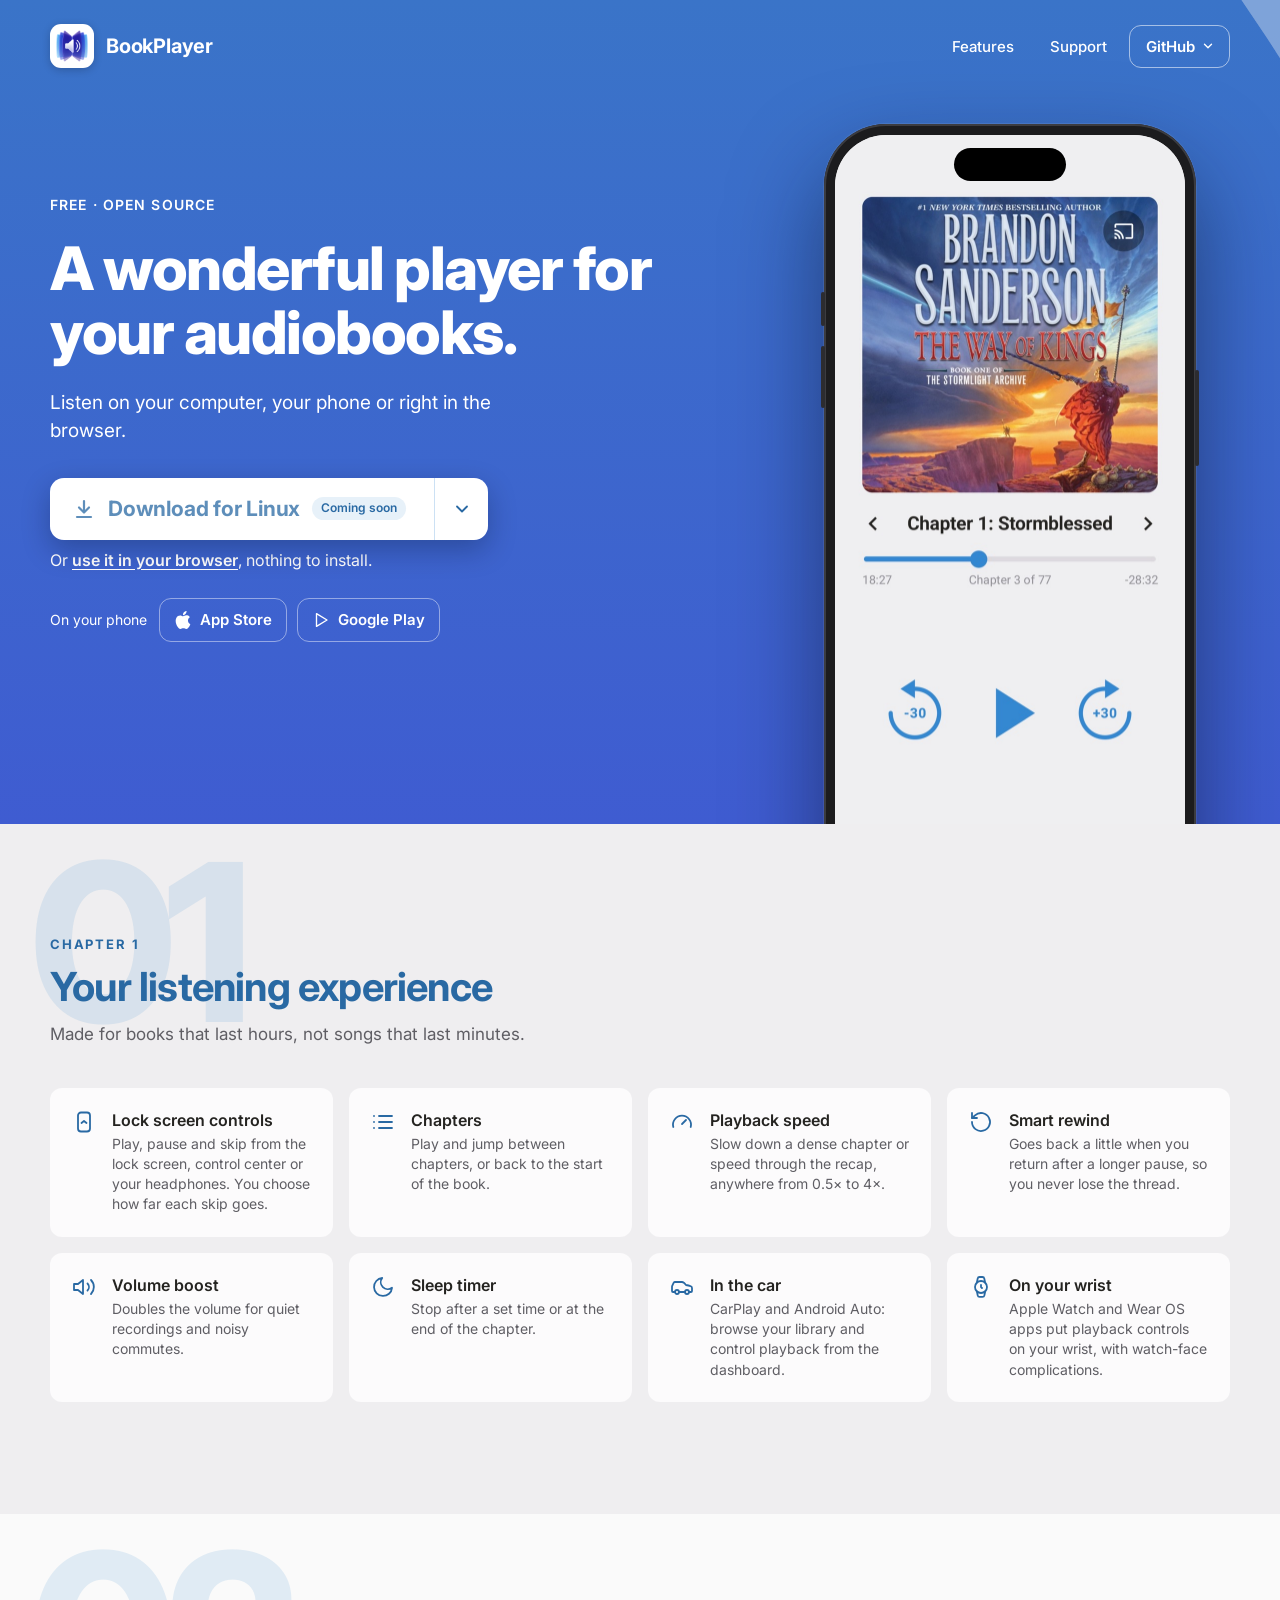
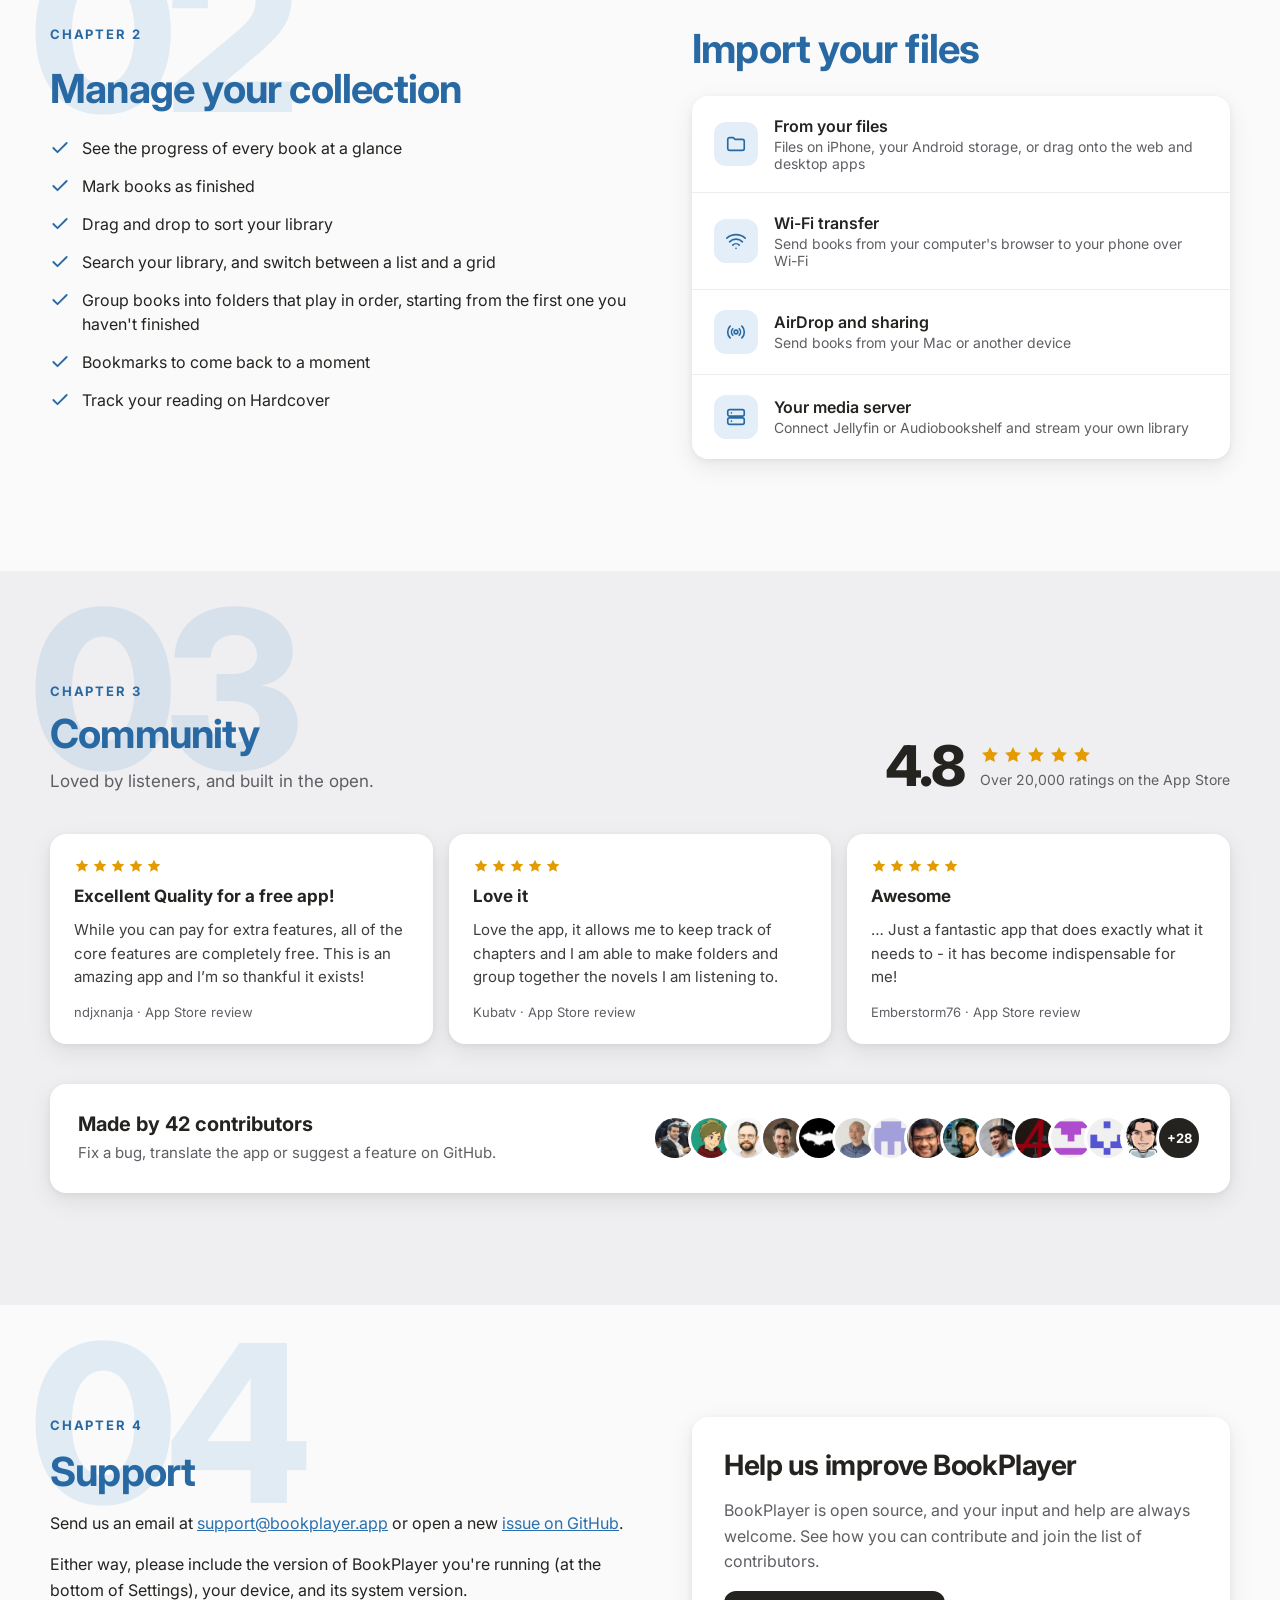
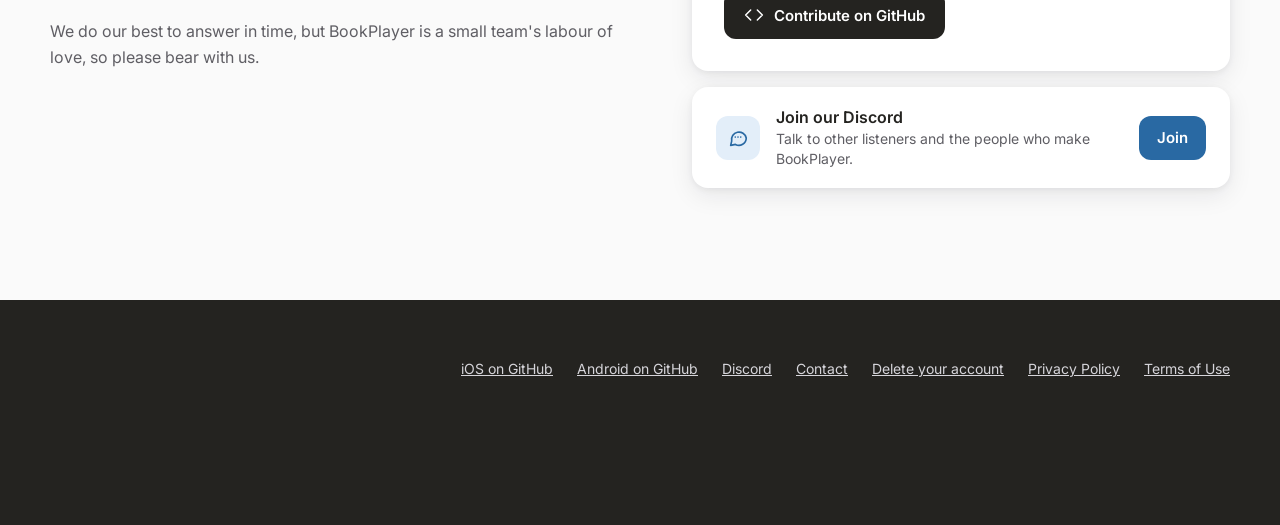
==== commit 1c4d4ee3: "Point the GitHub links at each app's repository The top bar's GitHub button now opens a small menu w" ====
--- a/index.html
+++ b/index.html
@@ -56,7 +56,17 @@
       <div class="nav-links">
         <a class="nav-link" href="#features">Features</a>
         <a class="nav-link" href="#support">Support</a>
-        <a class="nav-gh" href="https://github.com/TortugaPower/BookPlayer">GitHub</a>
+        <!-- The source code of each app; add a line here when another repository goes public -->
+        <div class="gh-menu">
+          <button type="button" class="nav-gh" aria-expanded="false" aria-controls="gh-list">
+            GitHub
+            <svg width="14" height="14" viewBox="0 0 24 24" fill="none" stroke="currentColor" stroke-width="2.4" stroke-linecap="round" stroke-linejoin="round" aria-hidden="true"><path d="M6 9l6 6 6-6"/></svg>
+          </button>
+          <ul class="gh-list" id="gh-list" aria-label="Source code" hidden>
+            <li><a href="https://github.com/TortugaPower/BookPlayer"><span>iOS app</span><span>Swift</span></a></li>
+            <li><a href="https://github.com/TortugaPower/bookplayer-android"><span>Android app</span><span>Kotlin</span></a></li>
+          </ul>
+        </div>
       </div>
     </nav>
 
@@ -345,7 +355,8 @@
   <footer class="footer">
     <div class="wrap">
       <nav aria-label="Footer">
-        <a href="https://github.com/TortugaPower/BookPlayer">GitHub</a>
+        <a href="https://github.com/TortugaPower/BookPlayer">iOS on GitHub</a>
+        <a href="https://github.com/TortugaPower/bookplayer-android">Android on GitHub</a>
         <a href="https://discord.gg/RPPyhyMPXW">Discord</a>
         <a href="mailto:support@bookplayer.app">Contact</a>
         <a href="/delete-account.html">Delete your account</a>
--- a/assets/landing/landing.css
+++ b/assets/landing/landing.css
@@ -21,7 +21,7 @@
 a:focus-visible, button:focus-visible { outline: 3px solid #2969a3; outline-offset: 3px; border-radius: 12px; }
 /* On the blue hero and the dark footer a light ring shows better; the platform menu is white again. */
 .hero a:focus-visible, .hero button:focus-visible, .footer a:focus-visible { outline-color: #9cc6ec; }
-.platforms button:focus-visible { outline-color: #2969a3; }
+.platforms button:focus-visible, .gh-list a:focus-visible { outline-color: #2969a3; }
 
 .page { overflow-x: hidden; overflow-x: clip; }
 .wrap { max-width: 1180px; margin: 0 auto; }
@@ -53,7 +53,8 @@
   color: #fff; padding: 0 24px 110px;
 }
 .nav {
-  position: relative; z-index: 1; max-width: 1180px; margin: 0 auto;
+  /* Above .hero-main, so the GitHub menu opens over the hero instead of under it */
+  position: relative; z-index: 2; max-width: 1180px; margin: 0 auto;
   display: flex; flex-wrap: wrap; align-items: center; justify-content: space-between; gap: 16px;
   padding: 24px 0;
 }
@@ -69,9 +70,23 @@
 .nav-links { display: flex; flex-wrap: wrap; align-items: center; gap: 8px; }
 .nav-link { color: #fff; text-decoration: none; font-size: 15px; font-weight: 500; padding: 12px 14px; }
 .nav-gh {
-  color: #fff; text-decoration: none; font-size: 15px; font-weight: 600; padding: 11px 16px;
+  display: flex; align-items: center; gap: 6px; background: transparent; cursor: pointer;
+  color: #fff; text-decoration: none; font-size: 15px; font-weight: 600; padding: 11px 14px 11px 16px;
   border: 1.5px solid rgba(255, 255, 255, .55); border-radius: 12px;
 }
+/* GitHub menu: one entry per app repository, styled like the platform menu */
+.gh-menu { position: relative; }
+.gh-list {
+  position: absolute; top: calc(100% + 8px); right: 0; z-index: 4; min-width: 220px;
+  padding: 6px; background: #fff; border-radius: 14px; box-shadow: 0 14px 36px rgba(5, 15, 35, .3);
+}
+.gh-list[hidden] { display: none; }
+.gh-list a {
+  min-height: 44px; display: flex; align-items: center; justify-content: space-between; gap: 12px;
+  padding: 0 14px; border-radius: 10px; color: #242320; text-decoration: none; font-size: 15px; font-weight: 600;
+}
+.gh-list a:hover { background: #e7f1f9; color: #242320; }
+.gh-list a span + span { font-size: 13px; font-weight: 500; color: #5f5e64; }
 
 .hero-main {
   position: relative; z-index: 1; max-width: 1180px; margin: 0 auto;
@@ -190,7 +205,9 @@
 .ico { stroke: #2969a3; }
 
 /* Chapter 1 */
-.features { display: grid; grid-template-columns: repeat(auto-fit, minmax(260px, 1fr)); gap: 16px; }
+/* Fixed column counts keep the 8 cards in even rows: 4 per row, or 2 per row on tablets and small windows. */
+.features { display: grid; grid-template-columns: repeat(4, minmax(0, 1fr)); gap: 16px; }
+@media (max-width: 999.98px) { .features { grid-template-columns: repeat(2, minmax(0, 1fr)); } }
 .feature { display: flex; gap: 16px; padding: 22px; background: #fcfbfc; border-radius: 12px; }
 .feature svg { flex: none; width: 24px; height: 24px; }
 .feature div { display: flex; flex-direction: column; gap: 4px; }
@@ -331,7 +348,7 @@
   .nav-links { flex-wrap: nowrap; gap: 0; }
   .nav-link { padding: 12px 10px; }
   .nav-link + .nav-link { padding: 12px 0 12px 10px; }
-  .nav-gh { display: none; }
+  .gh-menu { display: none; }
 
   .hero-main { flex-direction: column; flex-wrap: nowrap; align-items: stretch; gap: 0; padding-top: 24px; }
   .hero-copy { flex: none; gap: 20px; }
